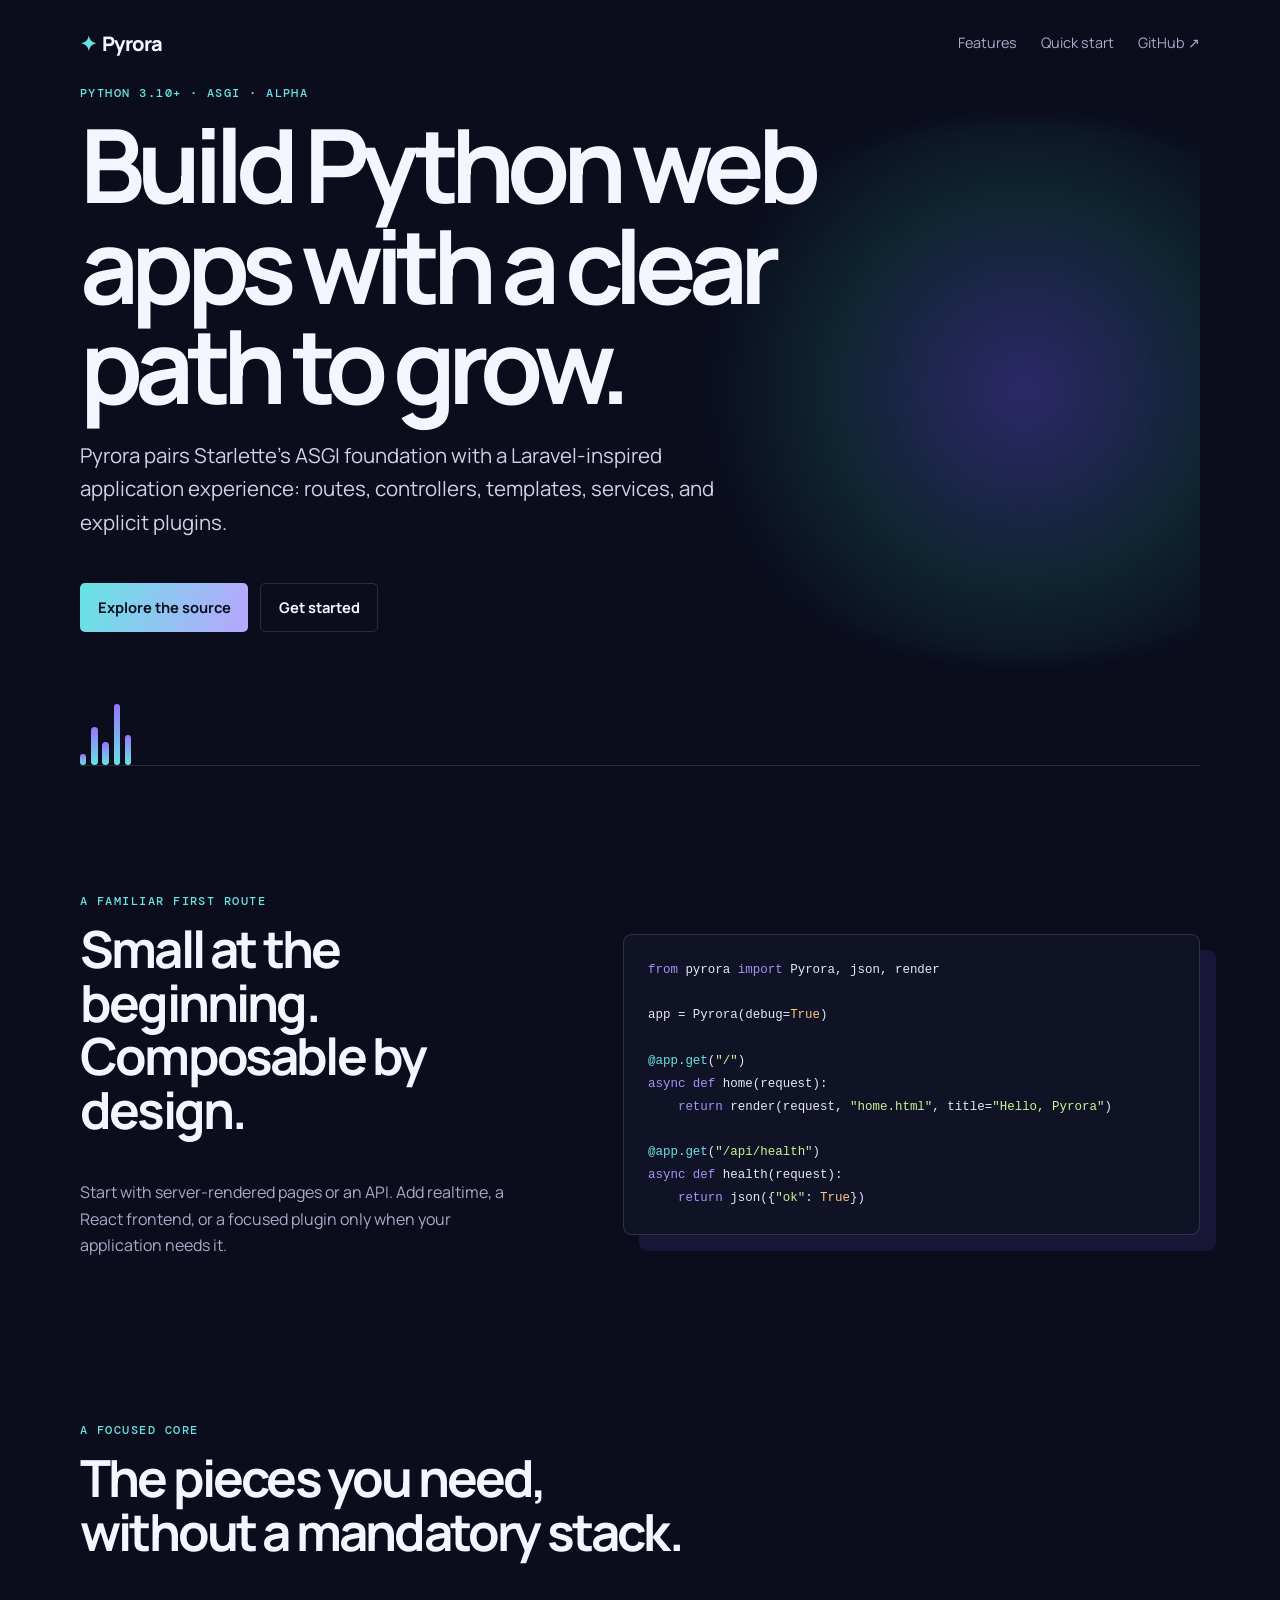
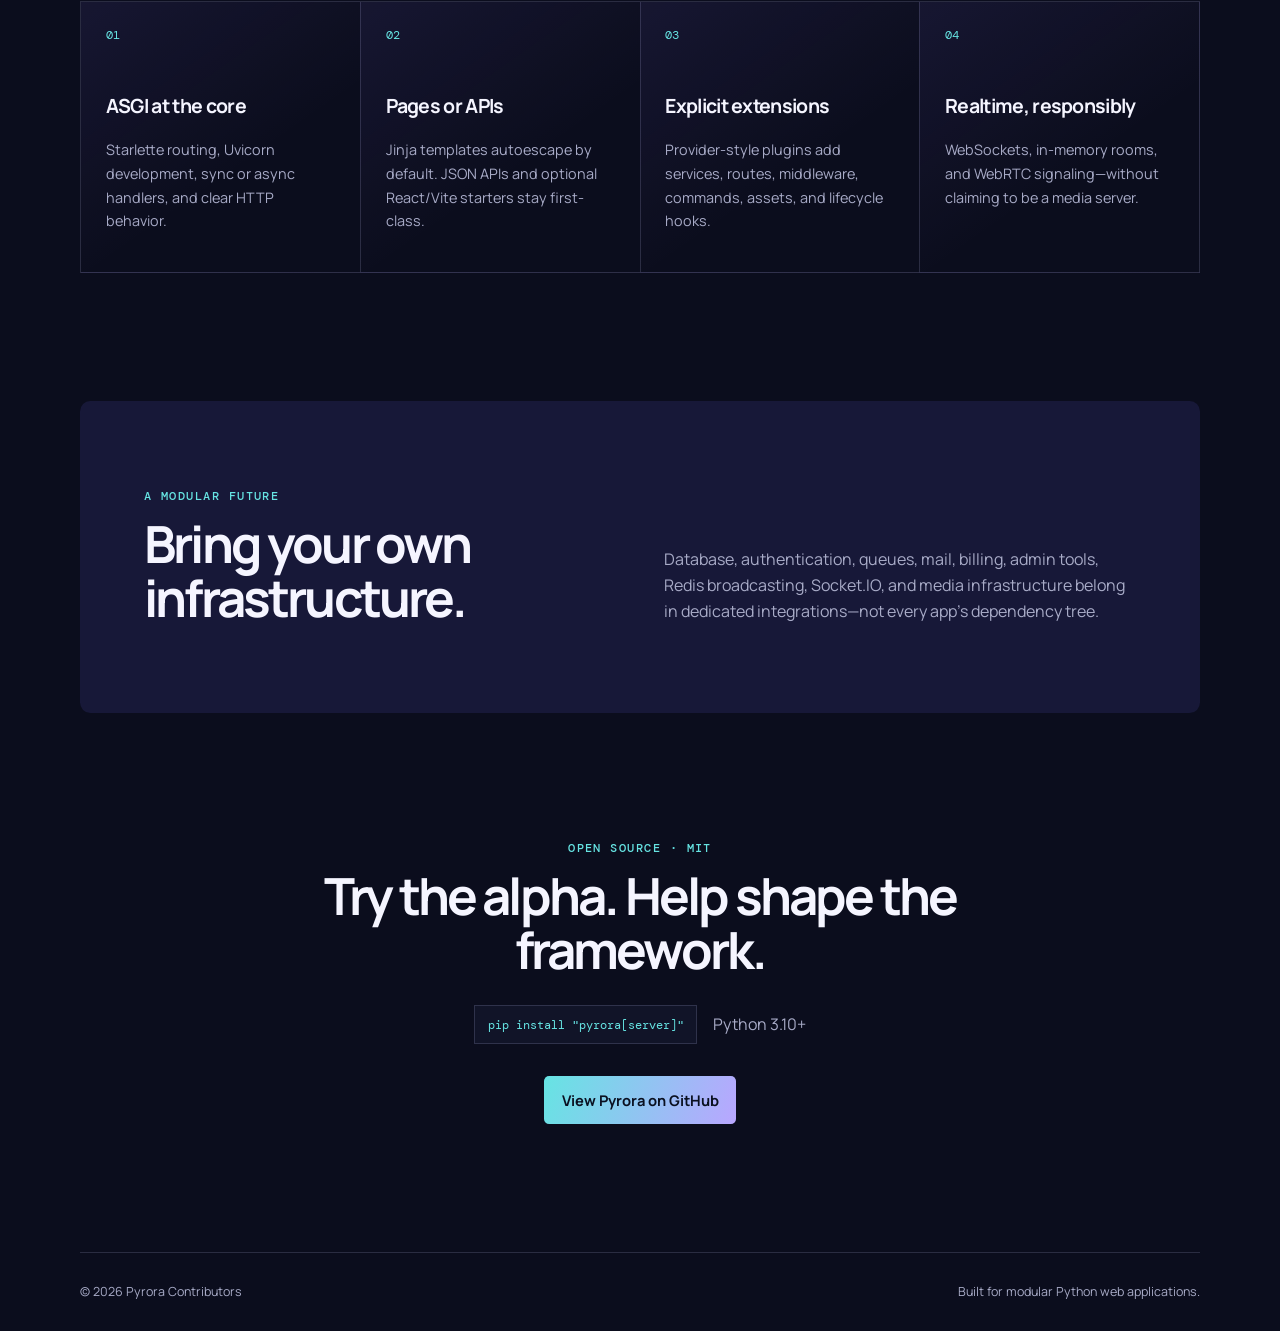
==== site/index.html @ 38fea19f "Add Cloudflare Pages homepage" ====
<!doctype html>
<html lang="en">
  <head>
    <meta charset="UTF-8" />
    <meta name="viewport" content="width=device-width, initial-scale=1.0" />
    <meta
      name="description"
      content="Pyrora is a modular, Laravel-inspired Python framework for ASGI web applications."
    />
    <title>Pyrora — A modular Python web framework</title>
    <link rel="stylesheet" href="styles.css" />
  </head>
  <body>
    <header class="site-header">
      <a class="brand" href="#top" aria-label="Pyrora home"><span>✦</span> Pyrora</a>
      <nav aria-label="Primary navigation">
        <a href="#features">Features</a>
        <a href="#quickstart">Quick start</a>
        <a href="https://github.com/phcodesage/pyrora">GitHub ↗</a>
      </nav>
    </header>

    <main id="top">
      <section class="hero" aria-labelledby="hero-title">
        <p class="eyebrow">Python 3.10+ · ASGI · Alpha</p>
        <h1 id="hero-title">Build Python web apps with a clear path to grow.</h1>
        <p class="lead">
          Pyrora pairs Starlette’s ASGI foundation with a Laravel-inspired application
          experience: routes, controllers, templates, services, and explicit plugins.
        </p>
        <div class="actions">
          <a class="button primary" href="https://github.com/phcodesage/pyrora">Explore the source</a>
          <a class="button secondary" href="#quickstart">Get started</a>
        </div>
        <div class="signal" aria-hidden="true"><i></i><i></i><i></i><i></i><i></i></div>
      </section>

      <section id="quickstart" class="quickstart" aria-labelledby="quickstart-title">
        <div>
          <p class="eyebrow">A familiar first route</p>
          <h2 id="quickstart-title">Small at the beginning. Composable by design.</h2>
          <p>
            Start with server-rendered pages or an API. Add realtime, a React frontend,
            or a focused plugin only when your application needs it.
          </p>
        </div>
        <pre aria-label="Pyrora application example"><code><span class="muted">from</span> pyrora <span class="muted">import</span> Pyrora, json, render

app = Pyrora(debug=<span class="value">True</span>)

<span class="decorator">@app.get</span>(<span class="string">"/"</span>)
<span class="muted">async def</span> home(request):
    <span class="muted">return</span> render(request, <span class="string">"home.html"</span>, title=<span class="string">"Hello, Pyrora"</span>)

<span class="decorator">@app.get</span>(<span class="string">"/api/health"</span>)
<span class="muted">async def</span> health(request):
    <span class="muted">return</span> json({<span class="string">"ok"</span>: <span class="value">True</span>})</code></pre>
      </section>

      <section id="features" class="features" aria-labelledby="features-title">
        <div class="section-heading">
          <p class="eyebrow">A focused core</p>
          <h2 id="features-title">The pieces you need, without a mandatory stack.</h2>
        </div>
        <div class="feature-grid">
          <article>
            <span class="number">01</span>
            <h3>ASGI at the core</h3>
            <p>Starlette routing, Uvicorn development, sync or async handlers, and clear HTTP behavior.</p>
          </article>
          <article>
            <span class="number">02</span>
            <h3>Pages or APIs</h3>
            <p>Jinja templates autoescape by default. JSON APIs and optional React/Vite starters stay first-class.</p>
          </article>
          <article>
            <span class="number">03</span>
            <h3>Explicit extensions</h3>
            <p>Provider-style plugins add services, routes, middleware, commands, assets, and lifecycle hooks.</p>
          </article>
          <article>
            <span class="number">04</span>
            <h3>Realtime, responsibly</h3>
            <p>WebSockets, in-memory rooms, and WebRTC signaling—without claiming to be a media server.</p>
          </article>
        </div>
      </section>

      <section class="ecosystem" aria-labelledby="ecosystem-title">
        <div>
          <p class="eyebrow">A modular future</p>
          <h2 id="ecosystem-title">Bring your own infrastructure.</h2>
        </div>
        <p>
          Database, authentication, queues, mail, billing, admin tools, Redis broadcasting,
          Socket.IO, and media infrastructure belong in dedicated integrations—not every app’s
          dependency tree.
        </p>
      </section>

      <section class="install" aria-labelledby="install-title">
        <p class="eyebrow">Open source · MIT</p>
        <h2 id="install-title">Try the alpha. Help shape the framework.</h2>
        <div class="install-command"><code>pip install "pyrora[server]"</code><span>Python 3.10+</span></div>
        <a class="button primary" href="https://github.com/phcodesage/pyrora">View Pyrora on GitHub</a>
      </section>
    </main>

    <footer>
      <span>© 2026 Pyrora Contributors</span>
      <span>Built for modular Python web applications.</span>
    </footer>
  </body>
</html>
---- site/styles.css ----
@import url('https://fonts.googleapis.com/css2?family=DM+Mono:wght@400;500&family=Manrope:wght@400;500;600;700;800&display=swap');

:root {
  color-scheme: dark;
  --ink: #f5f5ff;
  --muted: #a8abc7;
  --deep: #0b0d1d;
  --panel: #12152b;
  --line: rgba(202, 205, 255, 0.16);
  --violet: #9576ff;
  --cyan: #66e4e3;
}

* { box-sizing: border-box; }
html { scroll-behavior: smooth; }
body {
  margin: 0;
  color: var(--ink);
  background: var(--deep);
  font: 400 1rem/1.65 Manrope, Arial, sans-serif;
}
a { color: inherit; text-decoration: none; }

.site-header, main, footer { width: min(1120px, calc(100% - 2.5rem)); margin: auto; }
.site-header {
  height: 5.4rem;
  display: flex;
  align-items: center;
  justify-content: space-between;
}
.brand { font-weight: 800; letter-spacing: -0.04em; font-size: 1.25rem; }
.brand span { color: var(--cyan); margin-right: 0.18rem; }
nav { display: flex; gap: 1.5rem; color: var(--muted); font-size: 0.9rem; }
nav a:hover { color: var(--ink); }

.hero {
  min-height: 39rem;
  display: flex;
  flex-direction: column;
  justify-content: center;
  position: relative;
  overflow: hidden;
  border-bottom: 1px solid var(--line);
}
.hero::before {
  content: "";
  position: absolute;
  width: 46rem;
  height: 34rem;
  border-radius: 50%;
  right: -12rem;
  top: 2rem;
  background: radial-gradient(circle, rgba(107, 91, 245, 0.35), rgba(58, 232, 218, 0.11) 42%, transparent 70%);
  filter: blur(8px);
}
.hero > * { position: relative; z-index: 1; }
.eyebrow { color: var(--cyan); font: 500 0.76rem/1.3 "DM Mono", monospace; letter-spacing: 0.12em; text-transform: uppercase; }
h1, h2, h3, p { margin-top: 0; }
h1 { max-width: 51rem; margin-bottom: 1.45rem; font-size: clamp(3.25rem, 8vw, 6.5rem); line-height: 0.98; letter-spacing: -0.075em; }
h2 { font-size: clamp(2rem, 4vw, 3.35rem); line-height: 1.05; letter-spacing: -0.055em; }
h3 { font-size: 1.22rem; line-height: 1.25; letter-spacing: -0.035em; }
.lead { max-width: 43rem; color: #d1d2e6; font-size: clamp(1.05rem, 2vw, 1.28rem); }
.actions { display: flex; gap: 0.75rem; margin-top: 1.4rem; }
.button { display: inline-flex; align-items: center; justify-content: center; min-height: 3rem; padding: 0.72rem 1.1rem; border-radius: 0.32rem; font-weight: 700; font-size: 0.92rem; }
.primary { color: #0a1020; background: linear-gradient(110deg, var(--cyan), #b9a6ff); }
.primary:hover { filter: brightness(1.08); }
.secondary { color: var(--ink); border: 1px solid var(--line); }
.secondary:hover { background: rgba(255,255,255,0.05); }
.signal { display: flex; align-items: end; gap: 0.3rem; margin-top: 4.5rem; height: 3.8rem; }
.signal i { width: 0.4rem; background: linear-gradient(var(--violet), var(--cyan)); border-radius: 10rem; }
.signal i:nth-child(1) { height: 18%; }.signal i:nth-child(2) { height: 62%; }.signal i:nth-child(3) { height: 38%; }.signal i:nth-child(4) { height: 100%; }.signal i:nth-child(5) { height: 50%; }

.quickstart { display: grid; grid-template-columns: 0.88fr 1.12fr; gap: clamp(2rem, 7vw, 7rem); padding: 8rem 0; align-items: center; }
.quickstart > div > p:not(.eyebrow), .ecosystem > p { color: var(--muted); }
pre { margin: 0; overflow: auto; padding: 1.5rem; border: 1px solid var(--line); border-radius: 0.55rem; background: #101326; color: #e5e6f8; font: 0.78rem/1.75 "DM Mono", monospace; box-shadow: 16px 16px 0 rgba(98, 79, 201, 0.14); }
.muted { color: #a492f6; }.decorator { color: var(--cyan); }.string { color: #c7f497; }.value { color: #ffc680; }

.features { padding: 1.3rem 0 8rem; }
.section-heading { max-width: 40rem; margin-bottom: 2.6rem; }
.feature-grid { display: grid; grid-template-columns: repeat(4, 1fr); border-top: 1px solid var(--line); border-left: 1px solid var(--line); }
.feature-grid article { min-height: 15.5rem; padding: 1.55rem; border-right: 1px solid var(--line); border-bottom: 1px solid var(--line); background: linear-gradient(145deg, rgba(141, 116, 255, 0.09), transparent 60%); }
.feature-grid p { color: var(--muted); font-size: 0.9rem; }
.number { display: block; margin-bottom: 3.2rem; color: var(--cyan); font: 0.75rem "DM Mono", monospace; }

.ecosystem { display: grid; grid-template-columns: 1fr 1fr; gap: 3rem; padding: 5.5rem clamp(1.25rem, 5vw, 5rem); border-radius: 0.65rem; background: #171838; }
.ecosystem h2 { margin: 0; }.ecosystem > p { margin: 0; align-self: end; }
.install { padding: 8rem 0; text-align: center; }
.install h2 { max-width: 45rem; margin: 0 auto 1.8rem; }
.install-command { display: flex; gap: 1rem; align-items: center; justify-content: center; margin: 0 auto 2rem; color: var(--muted); }
.install-command code { padding: 0.65rem 0.8rem; border: 1px solid var(--line); color: var(--cyan); background: #111428; font: 0.78rem "DM Mono", monospace; }
footer { display: flex; justify-content: space-between; gap: 1rem; padding: 1.8rem 0; color: var(--muted); border-top: 1px solid var(--line); font-size: 0.78rem; }

@media (max-width: 760px) {
  .site-header, main, footer { width: min(100% - 1.5rem, 1120px); }
  nav { gap: 0.8rem; font-size: 0.8rem; }
  .hero { min-height: 35rem; }.hero::before { right: -27rem; }
  .quickstart, .ecosystem { grid-template-columns: 1fr; padding: 5rem 0; }
  .feature-grid { grid-template-columns: 1fr 1fr; }.number { margin-bottom: 2rem; }
  .ecosystem { padding: 2rem; }.install { padding: 5rem 0; }
  footer { flex-direction: column; }
}
@media (max-width: 450px) {
  .site-header { height: 4.5rem; }.site-header nav a:nth-child(1) { display: none; }
  .actions { flex-direction: column; align-items: stretch; }.feature-grid { grid-template-columns: 1fr; }
  .install-command { flex-direction: column; }.install-command span { font-size: 0.85rem; }
}
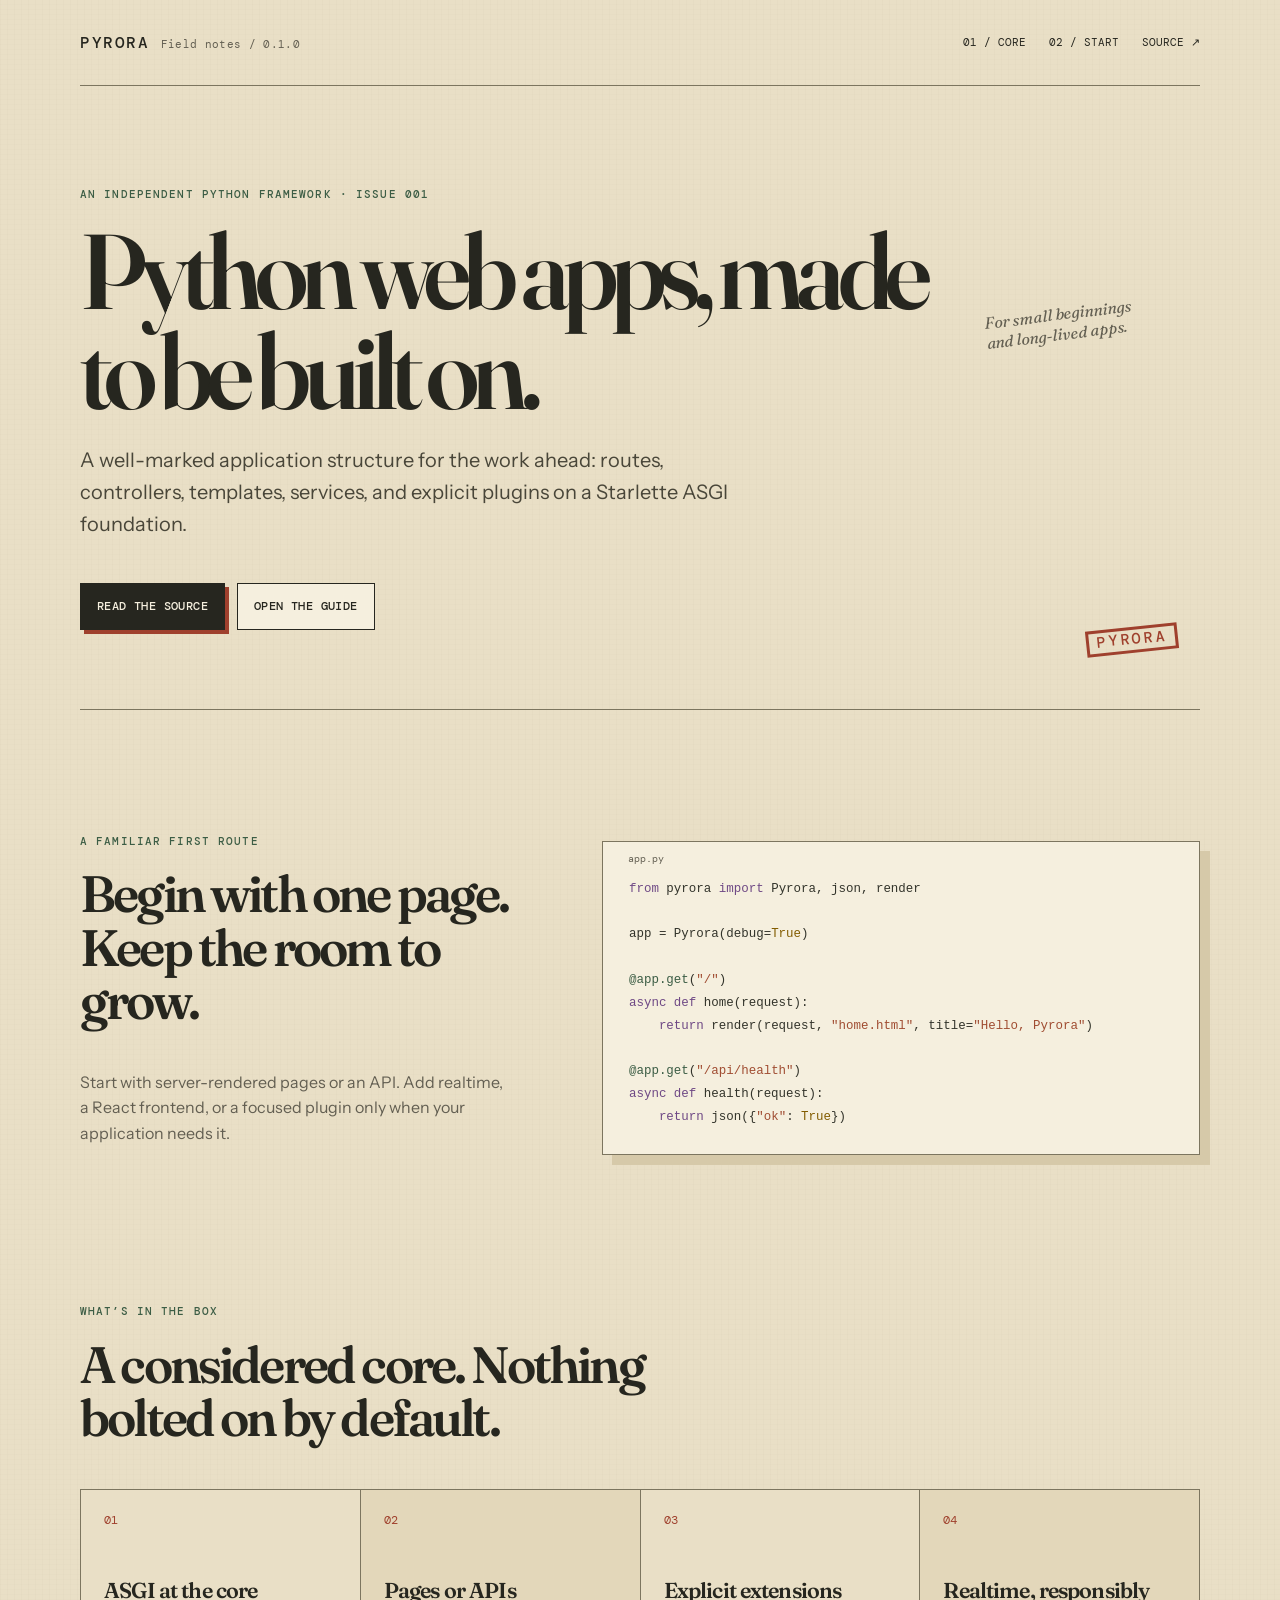
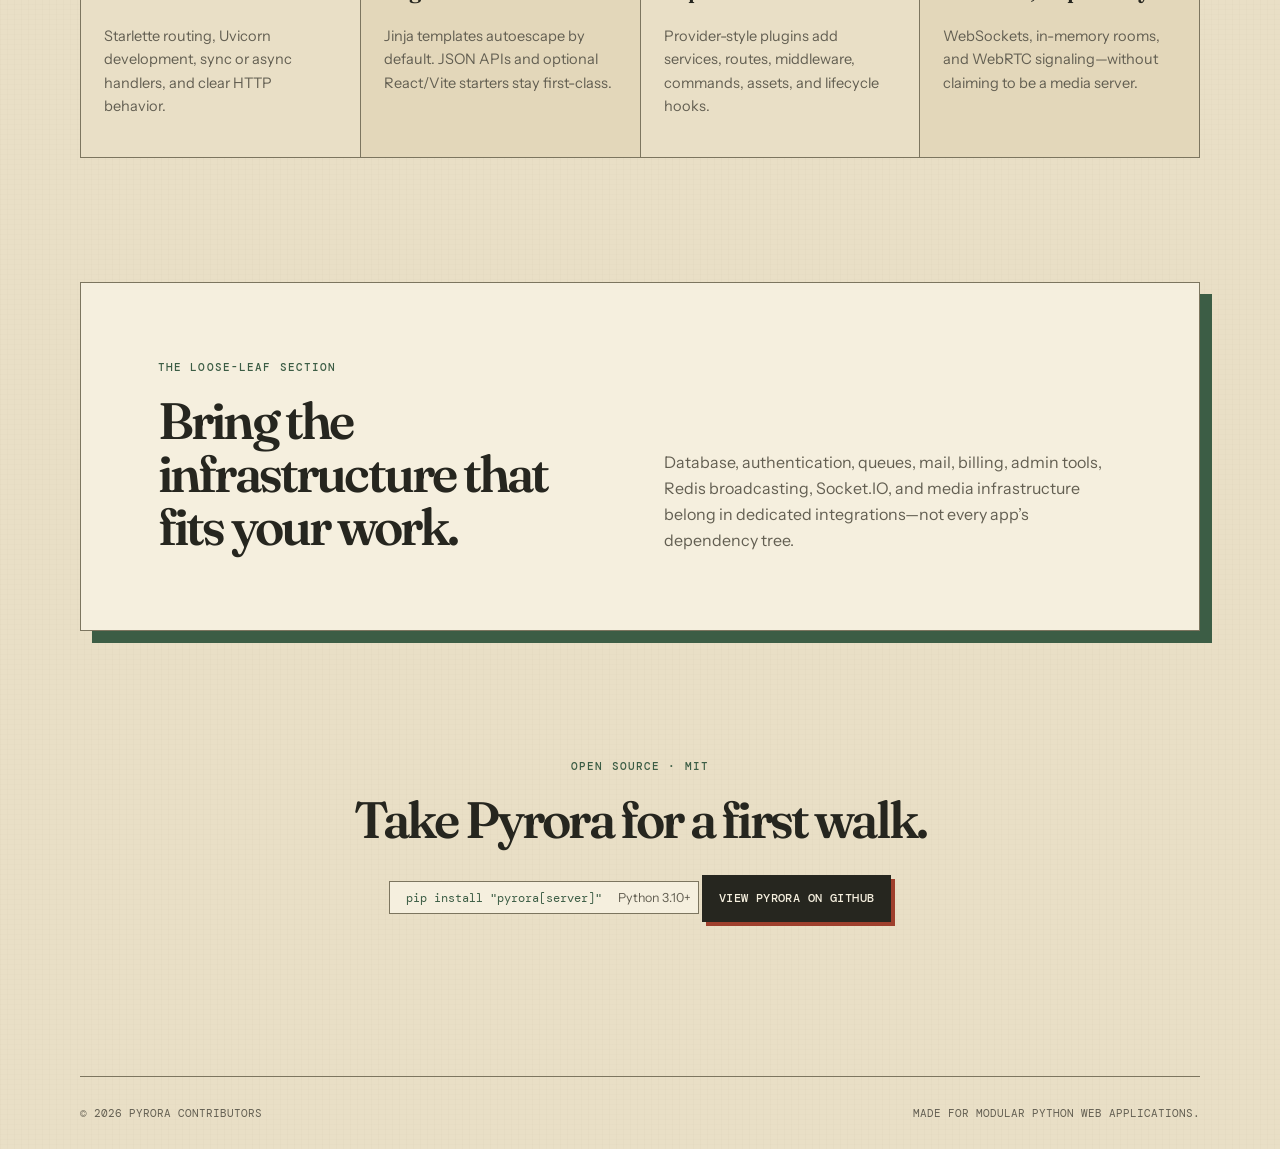
==== commit 0db6948e: "Restyle homepage with paper material design" ====
--- a/site/index.html
+++ b/site/index.html
@@ -12,33 +12,33 @@
   </head>
   <body>
     <header class="site-header">
-      <a class="brand" href="#top" aria-label="Pyrora home"><span>✦</span> Pyrora</a>
+      <a class="brand" href="#top" aria-label="Pyrora home"><span>PYRORA</span><small>Field notes / 0.1.0</small></a>
       <nav aria-label="Primary navigation">
-        <a href="#features">Features</a>
-        <a href="#quickstart">Quick start</a>
-        <a href="https://github.com/phcodesage/pyrora">GitHub ↗</a>
+        <a href="#features">01 / Core</a>
+        <a href="#quickstart">02 / Start</a>
+        <a href="https://github.com/phcodesage/pyrora">Source ↗</a>
       </nav>
     </header>
 
     <main id="top">
       <section class="hero" aria-labelledby="hero-title">
-        <p class="eyebrow">Python 3.10+ · ASGI · Alpha</p>
-        <h1 id="hero-title">Build Python web apps with a clear path to grow.</h1>
+        <p class="eyebrow">An independent Python framework · Issue 001</p>
+        <h1 id="hero-title">Python web apps, made to be built on.</h1>
         <p class="lead">
-          Pyrora pairs Starlette’s ASGI foundation with a Laravel-inspired application
-          experience: routes, controllers, templates, services, and explicit plugins.
+          A well-marked application structure for the work ahead: routes, controllers,
+          templates, services, and explicit plugins on a Starlette ASGI foundation.
         </p>
         <div class="actions">
-          <a class="button primary" href="https://github.com/phcodesage/pyrora">Explore the source</a>
-          <a class="button secondary" href="#quickstart">Get started</a>
+          <a class="button primary" href="https://github.com/phcodesage/pyrora">Read the source</a>
+          <a class="button secondary" href="#quickstart">Open the guide</a>
         </div>
-        <div class="signal" aria-hidden="true"><i></i><i></i><i></i><i></i><i></i></div>
+        <p class="margin-note">For small beginnings<br />and long-lived apps.</p>
       </section>
 
       <section id="quickstart" class="quickstart" aria-labelledby="quickstart-title">
         <div>
           <p class="eyebrow">A familiar first route</p>
-          <h2 id="quickstart-title">Small at the beginning. Composable by design.</h2>
+          <h2 id="quickstart-title">Begin with one page. Keep the room to grow.</h2>
           <p>
             Start with server-rendered pages or an API. Add realtime, a React frontend,
             or a focused plugin only when your application needs it.
@@ -59,8 +59,8 @@
 
       <section id="features" class="features" aria-labelledby="features-title">
         <div class="section-heading">
-          <p class="eyebrow">A focused core</p>
-          <h2 id="features-title">The pieces you need, without a mandatory stack.</h2>
+          <p class="eyebrow">What’s in the box</p>
+          <h2 id="features-title">A considered core. Nothing bolted on by default.</h2>
         </div>
         <div class="feature-grid">
           <article>
@@ -88,8 +88,8 @@
 
       <section class="ecosystem" aria-labelledby="ecosystem-title">
         <div>
-          <p class="eyebrow">A modular future</p>
-          <h2 id="ecosystem-title">Bring your own infrastructure.</h2>
+          <p class="eyebrow">The loose-leaf section</p>
+          <h2 id="ecosystem-title">Bring the infrastructure that fits your work.</h2>
         </div>
         <p>
           Database, authentication, queues, mail, billing, admin tools, Redis broadcasting,
@@ -100,7 +100,7 @@
 
       <section class="install" aria-labelledby="install-title">
         <p class="eyebrow">Open source · MIT</p>
-        <h2 id="install-title">Try the alpha. Help shape the framework.</h2>
+        <h2 id="install-title">Take Pyrora for a first walk.</h2>
         <div class="install-command"><code>pip install "pyrora[server]"</code><span>Python 3.10+</span></div>
         <a class="button primary" href="https://github.com/phcodesage/pyrora">View Pyrora on GitHub</a>
       </section>
@@ -108,7 +108,7 @@
 
     <footer>
       <span>© 2026 Pyrora Contributors</span>
-      <span>Built for modular Python web applications.</span>
+      <span>Made for modular Python web applications.</span>
     </footer>
   </body>
 </html>
--- a/site/styles.css
+++ b/site/styles.css
@@ -1,37 +1,44 @@
-@import url('https://fonts.googleapis.com/css2?family=DM+Mono:wght@400;500&family=Manrope:wght@400;500;600;700;800&display=swap');
+@import url('https://fonts.googleapis.com/css2?family=DM+Mono:wght@400;500&family=Fraunces:opsz,wght@9..144,500;9..144,600;9..144,700&family=Instrument+Sans:wght@400;500;600;700&display=swap');
 
 :root {
-  color-scheme: dark;
-  --ink: #f5f5ff;
-  --muted: #a8abc7;
-  --deep: #0b0d1d;
-  --panel: #12152b;
-  --line: rgba(202, 205, 255, 0.16);
-  --violet: #9576ff;
-  --cyan: #66e4e3;
+  --paper: #e9dfc6;
+  --paper-light: #f5efde;
+  --paper-dark: #d6c9a9;
+  --ink: #26261f;
+  --faded-ink: #635f52;
+  --rule: #7c755f;
+  --rust: #9f402d;
+  --moss: #3c5d45;
 }
 
 * { box-sizing: border-box; }
 html { scroll-behavior: smooth; }
 body {
+  min-width: 320px;
   margin: 0;
   color: var(--ink);
-  background: var(--deep);
-  font: 400 1rem/1.65 Manrope, Arial, sans-serif;
+  background-color: var(--paper);
+  background-image:
+    repeating-linear-gradient(0deg, transparent 0 4px, rgba(61, 51, 32, 0.025) 5px),
+    repeating-linear-gradient(90deg, rgba(83, 68, 42, 0.018) 0 1px, transparent 1px 7px);
+  font: 400 1rem/1.62 "Instrument Sans", Arial, sans-serif;
 }
 a { color: inherit; text-decoration: none; }
 
 .site-header, main, footer { width: min(1120px, calc(100% - 2.5rem)); margin: auto; }
 .site-header {
-  height: 5.4rem;
+  min-height: 5.4rem;
   display: flex;
   align-items: center;
   justify-content: space-between;
+  border-bottom: 1px solid var(--rule);
 }
-.brand { font-weight: 800; letter-spacing: -0.04em; font-size: 1.25rem; }
-.brand span { color: var(--cyan); margin-right: 0.18rem; }
-nav { display: flex; gap: 1.5rem; color: var(--muted); font-size: 0.9rem; }
-nav a:hover { color: var(--ink); }
+.brand { display: flex; align-items: baseline; gap: 0.7rem; font-family: "DM Mono", monospace; }
+.brand span { font-weight: 500; letter-spacing: 0.1em; }
+.brand small { color: var(--faded-ink); font-size: 0.67rem; letter-spacing: 0.03em; }
+nav { display: flex; gap: 1.45rem; font: 0.68rem/1 "DM Mono", monospace; text-transform: uppercase; }
+nav a { border-bottom: 1px solid transparent; padding: 0.3rem 0; }
+nav a:hover { border-color: var(--ink); }
 
 .hero {
   min-height: 39rem;
@@ -39,68 +46,67 @@
   flex-direction: column;
   justify-content: center;
   position: relative;
-  overflow: hidden;
-  border-bottom: 1px solid var(--line);
+  padding: 5.6rem 0 4.3rem;
+  border-bottom: 1px solid var(--rule);
 }
-.hero::before {
-  content: "";
+.hero::after {
+  content: "PYRORA";
   position: absolute;
-  width: 46rem;
-  height: 34rem;
-  border-radius: 50%;
-  right: -12rem;
-  top: 2rem;
-  background: radial-gradient(circle, rgba(107, 91, 245, 0.35), rgba(58, 232, 218, 0.11) 42%, transparent 70%);
-  filter: blur(8px);
+  right: 2%;
+  bottom: 9%;
+  color: var(--rust);
+  border: 3px solid var(--rust);
+  padding: 0.15rem 0.48rem;
+  font: 500 0.95rem/1 "DM Mono", monospace;
+  letter-spacing: 0.18em;
+  transform: rotate(-6deg);
 }
-.hero > * { position: relative; z-index: 1; }
-.eyebrow { color: var(--cyan); font: 500 0.76rem/1.3 "DM Mono", monospace; letter-spacing: 0.12em; text-transform: uppercase; }
+.eyebrow { margin-bottom: 1.2rem; color: var(--moss); font: 500 0.7rem/1.3 "DM Mono", monospace; letter-spacing: 0.1em; text-transform: uppercase; }
 h1, h2, h3, p { margin-top: 0; }
-h1 { max-width: 51rem; margin-bottom: 1.45rem; font-size: clamp(3.25rem, 8vw, 6.5rem); line-height: 0.98; letter-spacing: -0.075em; }
-h2 { font-size: clamp(2rem, 4vw, 3.35rem); line-height: 1.05; letter-spacing: -0.055em; }
-h3 { font-size: 1.22rem; line-height: 1.25; letter-spacing: -0.035em; }
-.lead { max-width: 43rem; color: #d1d2e6; font-size: clamp(1.05rem, 2vw, 1.28rem); }
+h1, h2, h3 { font-family: Fraunces, Georgia, serif; }
+h1 { max-width: 54rem; margin-bottom: 1.45rem; font-size: clamp(3.2rem, 8.3vw, 7rem); font-weight: 600; line-height: 0.94; letter-spacing: -0.066em; }
+h2 { font-size: clamp(2rem, 4vw, 3.35rem); font-weight: 600; line-height: 1.04; letter-spacing: -0.055em; }
+h3 { font-size: 1.35rem; font-weight: 600; line-height: 1.16; letter-spacing: -0.04em; }
+.lead { max-width: 43rem; color: #494639; font-size: clamp(1.03rem, 2vw, 1.25rem); }
 .actions { display: flex; gap: 0.75rem; margin-top: 1.4rem; }
-.button { display: inline-flex; align-items: center; justify-content: center; min-height: 3rem; padding: 0.72rem 1.1rem; border-radius: 0.32rem; font-weight: 700; font-size: 0.92rem; }
-.primary { color: #0a1020; background: linear-gradient(110deg, var(--cyan), #b9a6ff); }
-.primary:hover { filter: brightness(1.08); }
-.secondary { color: var(--ink); border: 1px solid var(--line); }
-.secondary:hover { background: rgba(255,255,255,0.05); }
-.signal { display: flex; align-items: end; gap: 0.3rem; margin-top: 4.5rem; height: 3.8rem; }
-.signal i { width: 0.4rem; background: linear-gradient(var(--violet), var(--cyan)); border-radius: 10rem; }
-.signal i:nth-child(1) { height: 18%; }.signal i:nth-child(2) { height: 62%; }.signal i:nth-child(3) { height: 38%; }.signal i:nth-child(4) { height: 100%; }.signal i:nth-child(5) { height: 50%; }
+.button { display: inline-flex; align-items: center; justify-content: center; min-height: 2.9rem; padding: 0.68rem 1rem; border: 1px solid var(--ink); font: 500 0.72rem/1 "DM Mono", monospace; letter-spacing: 0.035em; text-transform: uppercase; }
+.primary { color: var(--paper-light); background: var(--ink); box-shadow: 4px 4px 0 var(--rust); }
+.primary:hover { transform: translate(2px, 2px); box-shadow: 2px 2px 0 var(--rust); }
+.secondary { background: var(--paper-light); }.secondary:hover { background: #dbb44a; }
+.margin-note { position: absolute; right: 6%; top: 35%; color: var(--faded-ink); font: italic 1rem/1.25 Fraunces, Georgia, serif; transform: rotate(-7deg); }
 
-.quickstart { display: grid; grid-template-columns: 0.88fr 1.12fr; gap: clamp(2rem, 7vw, 7rem); padding: 8rem 0; align-items: center; }
-.quickstart > div > p:not(.eyebrow), .ecosystem > p { color: var(--muted); }
-pre { margin: 0; overflow: auto; padding: 1.5rem; border: 1px solid var(--line); border-radius: 0.55rem; background: #101326; color: #e5e6f8; font: 0.78rem/1.75 "DM Mono", monospace; box-shadow: 16px 16px 0 rgba(98, 79, 201, 0.14); }
-.muted { color: #a492f6; }.decorator { color: var(--cyan); }.string { color: #c7f497; }.value { color: #ffc680; }
+.quickstart { display: grid; grid-template-columns: 0.84fr 1.16fr; gap: clamp(2rem, 7vw, 7rem); padding: 7.7rem 0; align-items: center; }
+.quickstart > div > p:not(.eyebrow), .ecosystem > p { color: var(--faded-ink); }
+pre { position: relative; margin: 0; overflow: auto; padding: 2.2rem 1.6rem 1.6rem; border: 1px solid var(--rule); border-radius: 0; background: var(--paper-light); color: #33342b; box-shadow: 10px 10px 0 var(--paper-dark); font: 0.78rem/1.75 "DM Mono", monospace; }
+pre::before { content: "app.py"; position: absolute; top: 0.6rem; left: 1.55rem; color: var(--faded-ink); font: 0.62rem "DM Mono", monospace; }
+.muted { color: #6f4985; }.decorator { color: var(--moss); }.string { color: #a04d32; }.value { color: #825c00; }
 
-.features { padding: 1.3rem 0 8rem; }
-.section-heading { max-width: 40rem; margin-bottom: 2.6rem; }
-.feature-grid { display: grid; grid-template-columns: repeat(4, 1fr); border-top: 1px solid var(--line); border-left: 1px solid var(--line); }
-.feature-grid article { min-height: 15.5rem; padding: 1.55rem; border-right: 1px solid var(--line); border-bottom: 1px solid var(--line); background: linear-gradient(145deg, rgba(141, 116, 255, 0.09), transparent 60%); }
-.feature-grid p { color: var(--muted); font-size: 0.9rem; }
-.number { display: block; margin-bottom: 3.2rem; color: var(--cyan); font: 0.75rem "DM Mono", monospace; }
+.features { padding: 1.1rem 0 7.8rem; }
+.section-heading { max-width: 42rem; margin-bottom: 2.8rem; }
+.feature-grid { display: grid; grid-template-columns: repeat(4, 1fr); border-top: 1px solid var(--rule); border-left: 1px solid var(--rule); }
+.feature-grid article { min-height: 16rem; padding: 1.45rem; border-right: 1px solid var(--rule); border-bottom: 1px solid var(--rule); background-color: var(--paper); }
+.feature-grid article:nth-child(2n) { background-color: #e3d7ba; }
+.feature-grid p { color: var(--faded-ink); font-size: 0.91rem; }
+.number { display: block; margin-bottom: 3.1rem; color: var(--rust); font: 0.72rem "DM Mono", monospace; }
 
-.ecosystem { display: grid; grid-template-columns: 1fr 1fr; gap: 3rem; padding: 5.5rem clamp(1.25rem, 5vw, 5rem); border-radius: 0.65rem; background: #171838; }
-.ecosystem h2 { margin: 0; }.ecosystem > p { margin: 0; align-self: end; }
-.install { padding: 8rem 0; text-align: center; }
-.install h2 { max-width: 45rem; margin: 0 auto 1.8rem; }
-.install-command { display: flex; gap: 1rem; align-items: center; justify-content: center; margin: 0 auto 2rem; color: var(--muted); }
-.install-command code { padding: 0.65rem 0.8rem; border: 1px solid var(--line); color: var(--cyan); background: #111428; font: 0.78rem "DM Mono", monospace; }
-footer { display: flex; justify-content: space-between; gap: 1rem; padding: 1.8rem 0; color: var(--muted); border-top: 1px solid var(--line); font-size: 0.78rem; }
+.ecosystem { display: grid; grid-template-columns: 1fr 1fr; gap: 3rem; padding: clamp(2rem, 6vw, 5rem); border: 1px solid var(--rule); background: var(--paper-light); box-shadow: 12px 12px 0 var(--moss); }
+.ecosystem h2, .ecosystem > p { margin-bottom: 0; }.ecosystem > p { align-self: end; }
+.install { max-width: 53rem; margin: auto; padding: 8rem 0; text-align: center; }
+.install h2 { margin: 0 auto 1.8rem; }
+.install-command { display: inline-flex; align-items: center; gap: 1rem; margin: 0 auto 2.1rem; padding: 0.35rem 0.45rem 0.35rem 1rem; border: 1px solid var(--rule); background: var(--paper-light); }
+.install-command code { color: var(--moss); font: 0.78rem "DM Mono", monospace; }.install-command span { color: var(--faded-ink); font-size: 0.78rem; }
+footer { display: flex; justify-content: space-between; gap: 1rem; padding: 1.8rem 0; border-top: 1px solid var(--rule); color: var(--faded-ink); font: 0.68rem "DM Mono", monospace; text-transform: uppercase; }
 
 @media (max-width: 760px) {
   .site-header, main, footer { width: min(100% - 1.5rem, 1120px); }
-  nav { gap: 0.8rem; font-size: 0.8rem; }
-  .hero { min-height: 35rem; }.hero::before { right: -27rem; }
-  .quickstart, .ecosystem { grid-template-columns: 1fr; padding: 5rem 0; }
-  .feature-grid { grid-template-columns: 1fr 1fr; }.number { margin-bottom: 2rem; }
-  .ecosystem { padding: 2rem; }.install { padding: 5rem 0; }
-  footer { flex-direction: column; }
+  nav { gap: 0.75rem; font-size: 0.61rem; }.brand small { display: none; }
+  .hero { min-height: 34rem; padding-top: 4rem; }.hero::after { right: 0; bottom: 10%; }.margin-note { display: none; }
+  .quickstart, .ecosystem { grid-template-columns: 1fr; padding: 5rem 0; }.ecosystem { padding: 2rem; }
+  .feature-grid { grid-template-columns: 1fr 1fr; }.number { margin-bottom: 2.2rem; }
+  .install { padding: 5rem 0; } footer { flex-direction: column; }
 }
 @media (max-width: 450px) {
-  .site-header { height: 4.5rem; }.site-header nav a:nth-child(1) { display: none; }
+  .site-header { min-height: 4.5rem; }.site-header nav a:first-child { display: none; }
   .actions { flex-direction: column; align-items: stretch; }.feature-grid { grid-template-columns: 1fr; }
-  .install-command { flex-direction: column; }.install-command span { font-size: 0.85rem; }
+  .install-command { flex-direction: column; gap: 0.35rem; padding: 0.7rem; }.install-command span { font-size: 0.75rem; }
 }
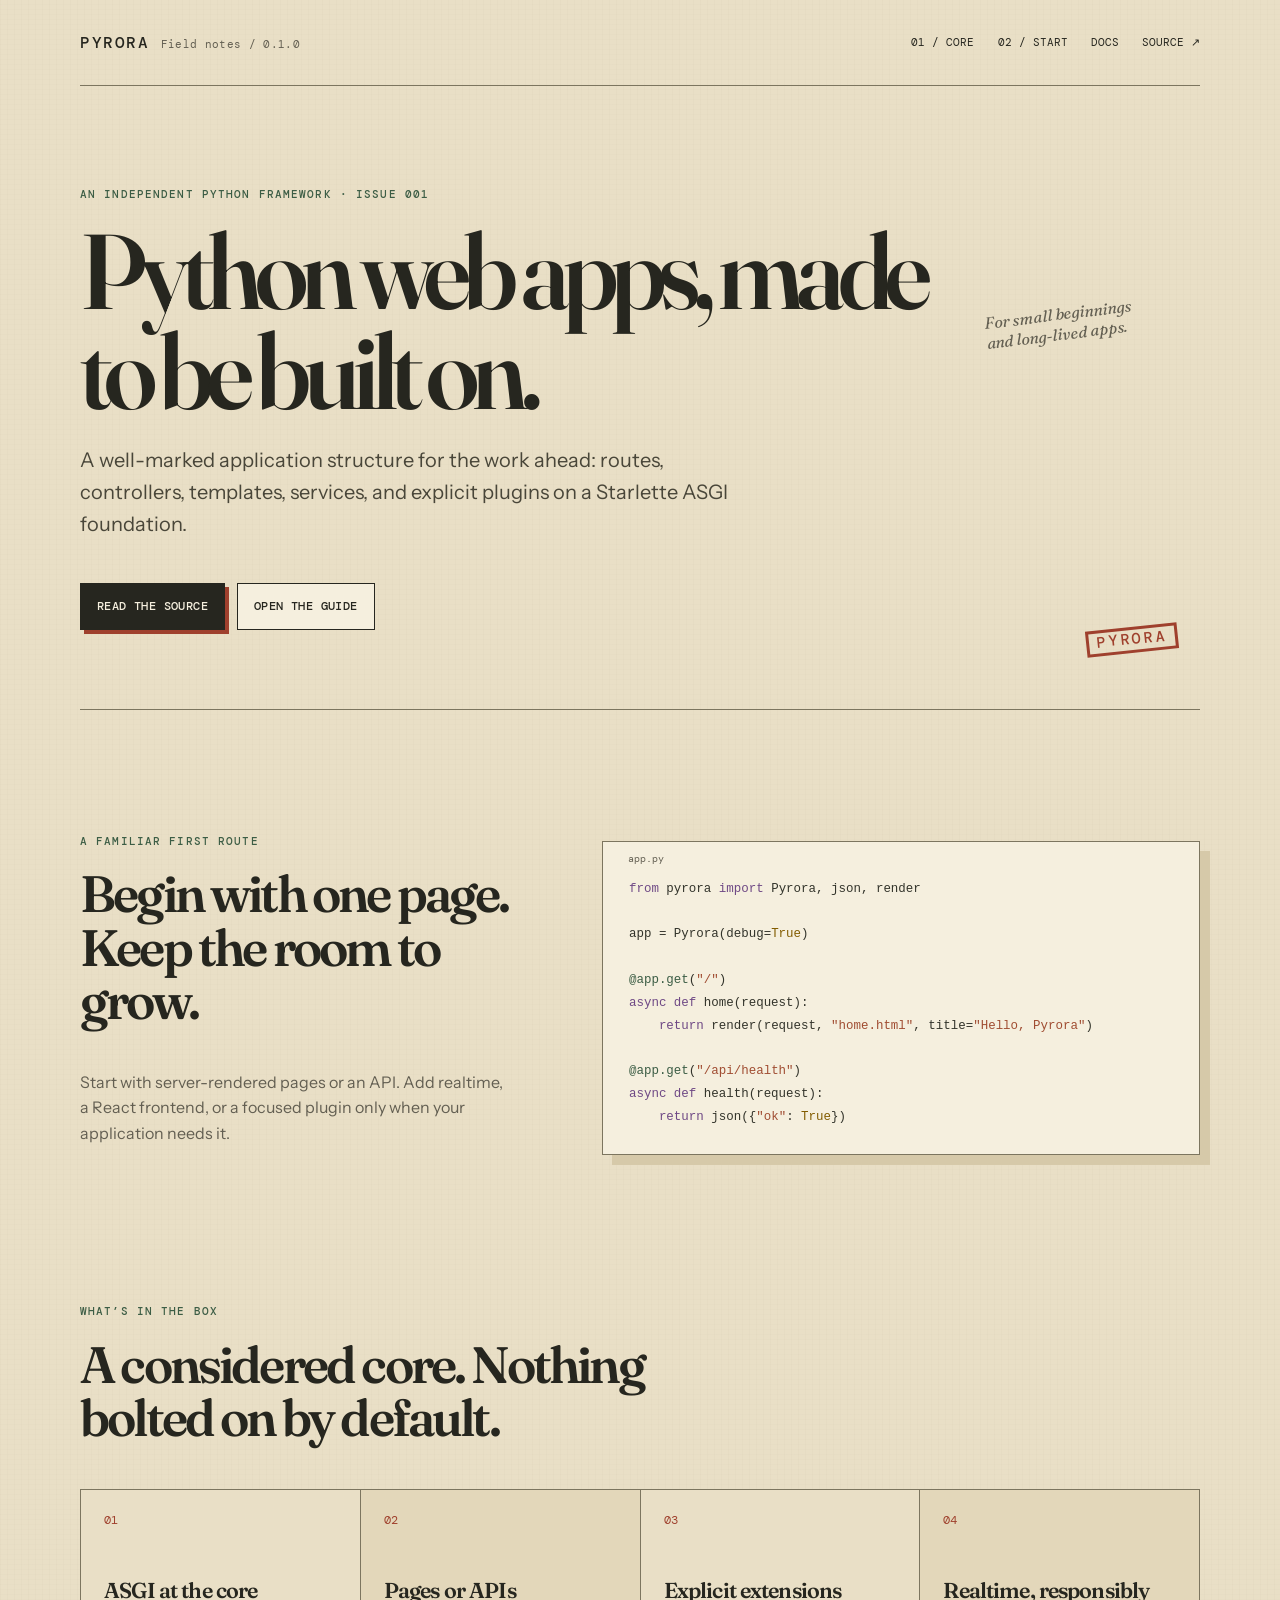
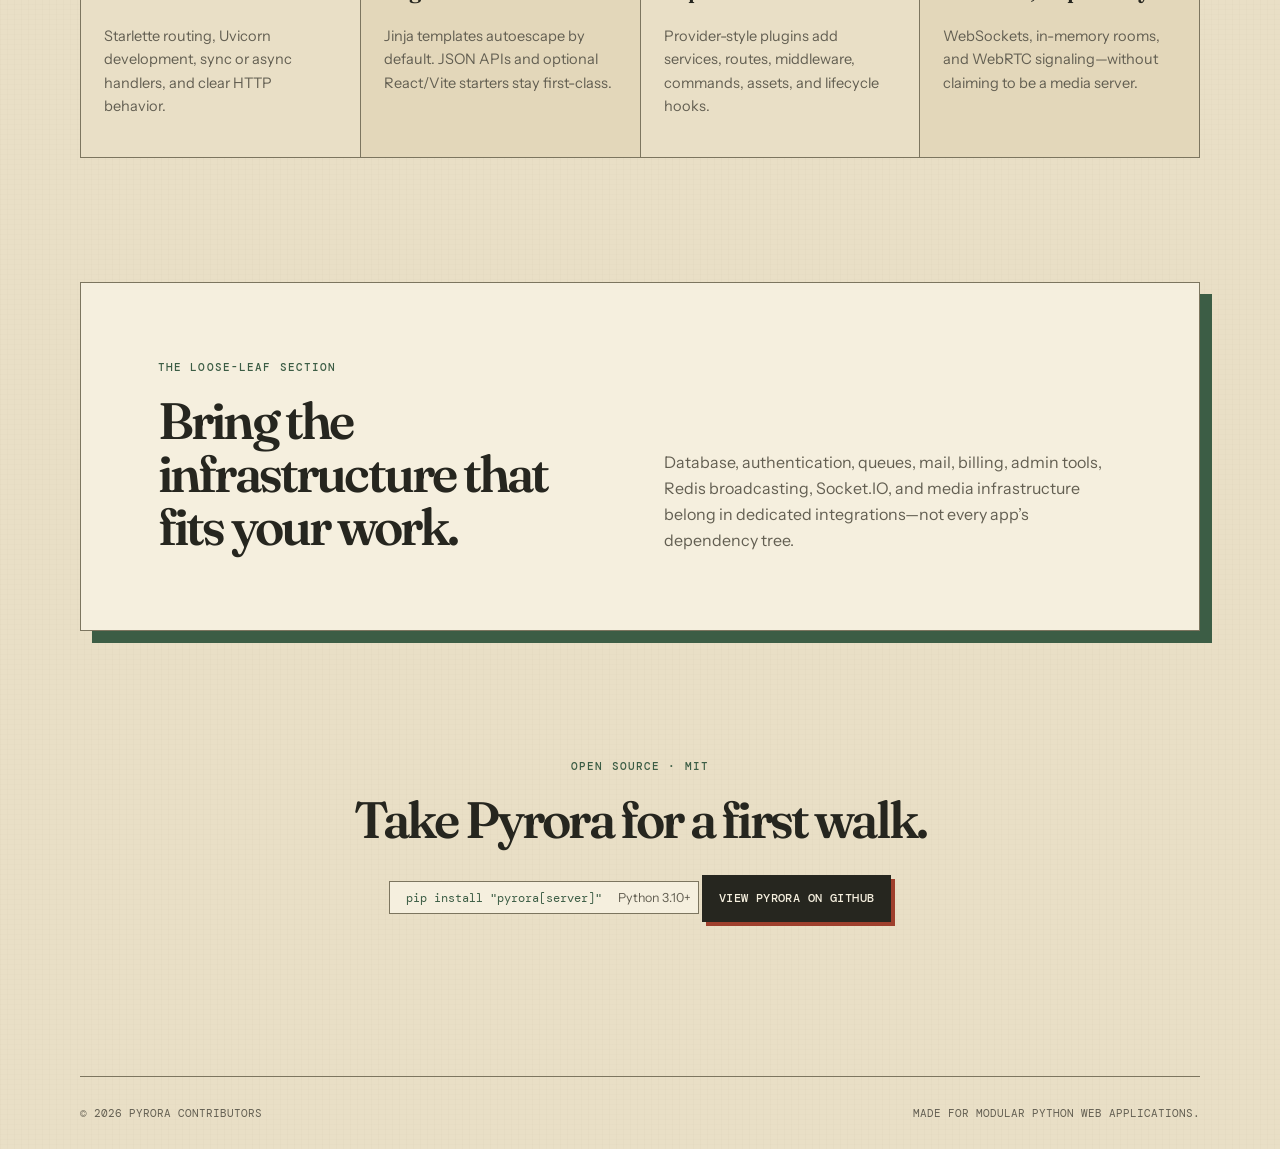
==== commit 9a148f55: "Add complete static documentation route" ====
--- a/site/index.html
+++ b/site/index.html
@@ -16,6 +16,7 @@
       <nav aria-label="Primary navigation">
         <a href="#features">01 / Core</a>
         <a href="#quickstart">02 / Start</a>
+        <a href="docs/">Docs</a>
         <a href="https://github.com/phcodesage/pyrora">Source ↗</a>
       </nav>
     </header>
--- a/site/styles.css
+++ b/site/styles.css
@@ -110,3 +110,32 @@
   .actions { flex-direction: column; align-items: stretch; }.feature-grid { grid-template-columns: 1fr; }
   .install-command { flex-direction: column; gap: 0.35rem; padding: 0.7rem; }.install-command span { font-size: 0.75rem; }
 }
+
+.docs-page { padding: 5rem 0 7rem; }
+.docs-intro { max-width: 52rem; padding-bottom: 4.5rem; border-bottom: 1px solid var(--rule); }
+.docs-intro h1 { font-size: clamp(3rem, 7vw, 5.7rem); }
+.docs-intro > p:not(.eyebrow) { max-width: 43rem; color: var(--faded-ink); font-size: 1.1rem; }
+.docs-note { margin-top: 1.6rem; padding-left: 1rem; border-left: 3px solid var(--rust); font-size: 0.94rem !important; }
+.docs-shell { display: grid; grid-template-columns: 13.5rem minmax(0, 1fr); gap: clamp(2rem, 7vw, 7rem); padding-top: 3.5rem; }
+.docs-nav { position: sticky; top: 1.5rem; align-self: start; display: grid; gap: 0.35rem; padding: 0.9rem 0; border-top: 1px solid var(--rule); border-bottom: 1px solid var(--rule); font-size: 0.82rem; }
+.docs-nav p { margin-bottom: 0.45rem; color: var(--rust); font: 0.66rem "DM Mono", monospace; letter-spacing: 0.1em; text-transform: uppercase; }
+.docs-nav a { color: var(--faded-ink); }.docs-nav a:hover { color: var(--ink); text-decoration: underline; text-underline-offset: 0.2rem; }
+.docs-content { max-width: 48rem; }
+.docs-content section { padding-bottom: 4.7rem; margin-bottom: 4.7rem; border-bottom: 1px solid var(--rule); scroll-margin-top: 2rem; }
+.docs-content section:last-child { border-bottom: 0; padding-bottom: 0; margin-bottom: 0; }
+.docs-content h2 { margin-bottom: 1.15rem; font-size: clamp(1.95rem, 3vw, 2.8rem); }
+.docs-content h3 { margin: 2.1rem 0 0.7rem; }
+.docs-content p { color: #494639; }
+.docs-content code { padding: 0.08rem 0.25rem; background: #ded0af; color: #3a382d; font: 0.82em "DM Mono", monospace; }
+.docs-content pre { margin: 1.35rem 0; white-space: pre-wrap; }
+.docs-content pre code { padding: 0; background: none; color: inherit; font: inherit; }
+.command-grid { display: grid; grid-template-columns: minmax(13rem, auto) 1fr; margin: 1.5rem 0 0; border-top: 1px solid var(--rule); border-left: 1px solid var(--rule); }
+.command-grid code, .command-grid span { min-height: 3.5rem; display: flex; align-items: center; padding: 0.7rem; border-right: 1px solid var(--rule); border-bottom: 1px solid var(--rule); background: var(--paper-light); }
+.command-grid span { color: var(--faded-ink); background: var(--paper); font-size: 0.87rem; }
+
+@media (max-width: 760px) {
+  .docs-page { padding: 3.8rem 0 5rem; }.docs-intro { padding-bottom: 3rem; }
+  .docs-shell { grid-template-columns: 1fr; padding-top: 2.4rem; }.docs-nav { position: static; grid-template-columns: repeat(2, minmax(0, 1fr)); gap: 0.55rem 1rem; }
+  .docs-nav p { grid-column: 1 / -1; }.docs-content section { padding-bottom: 3.6rem; margin-bottom: 3.6rem; }
+  .command-grid { grid-template-columns: 1fr; }.command-grid code { border-bottom: 0; }
+}
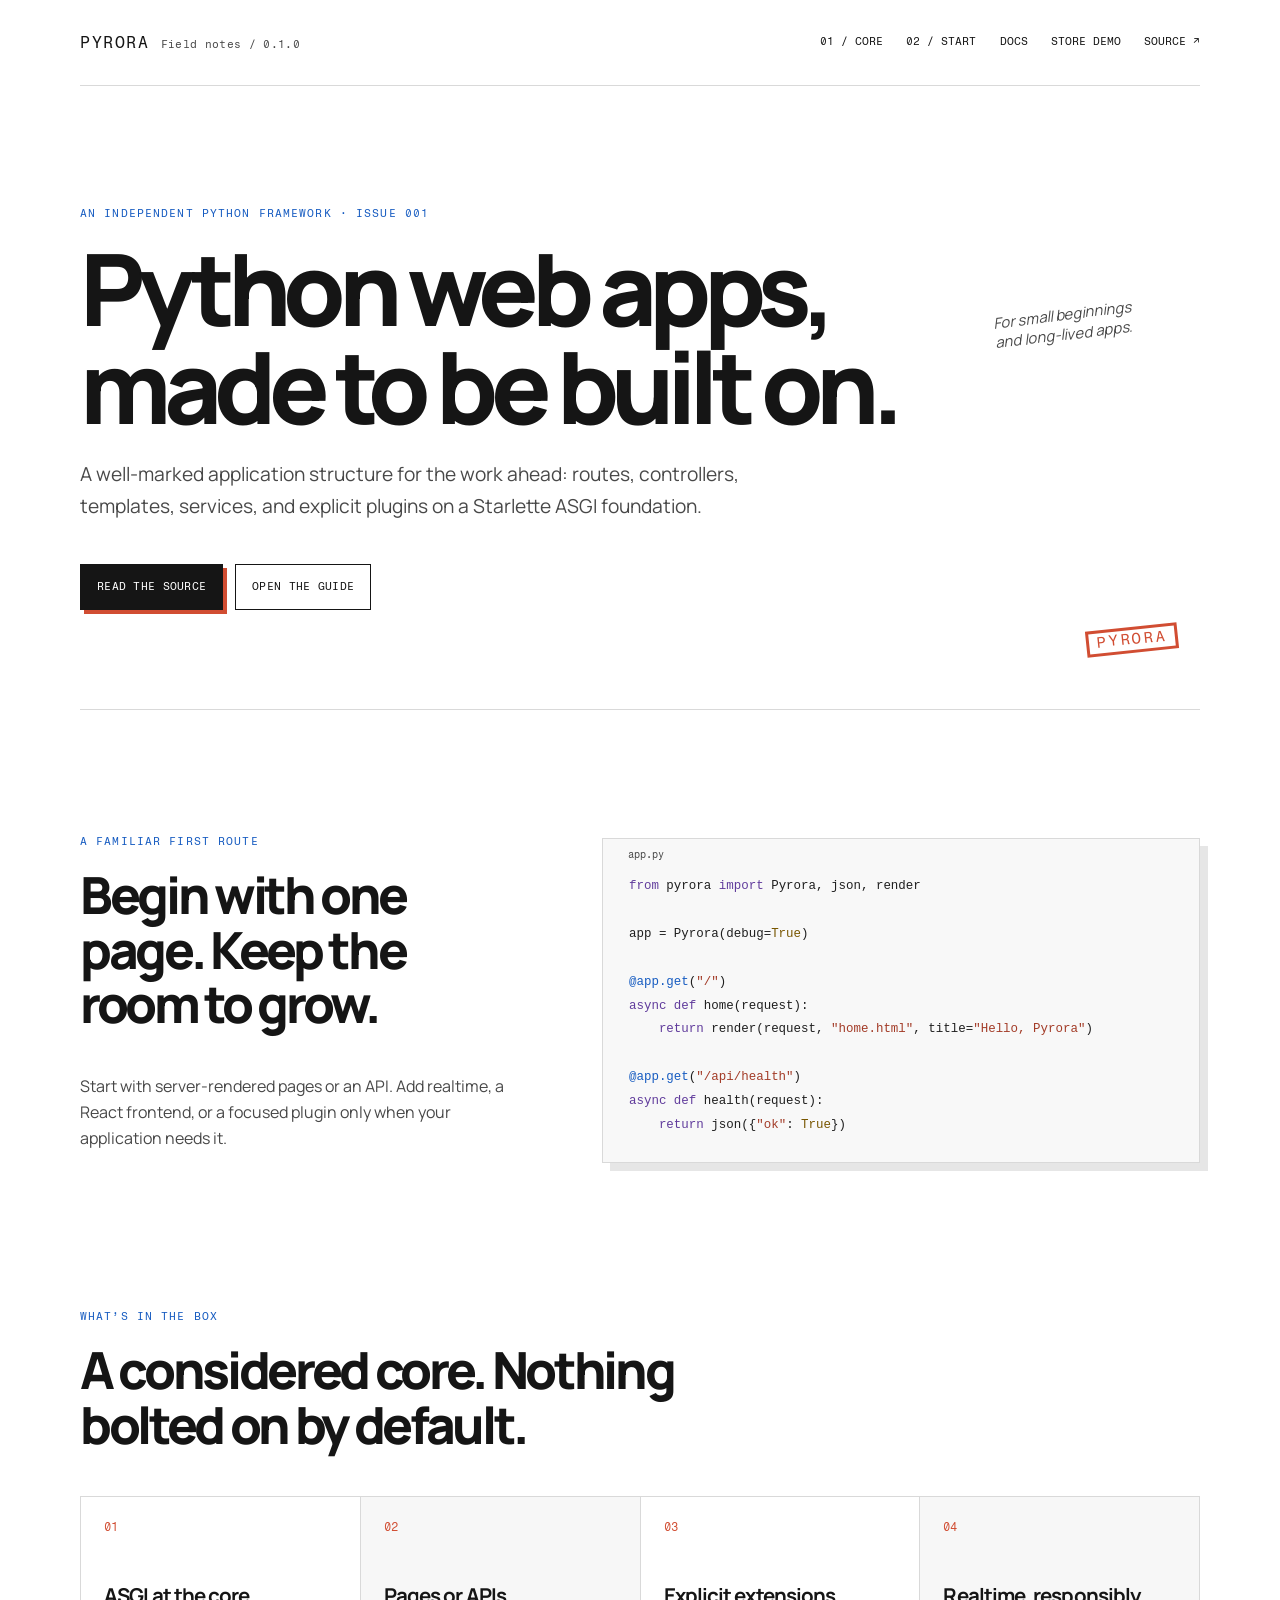
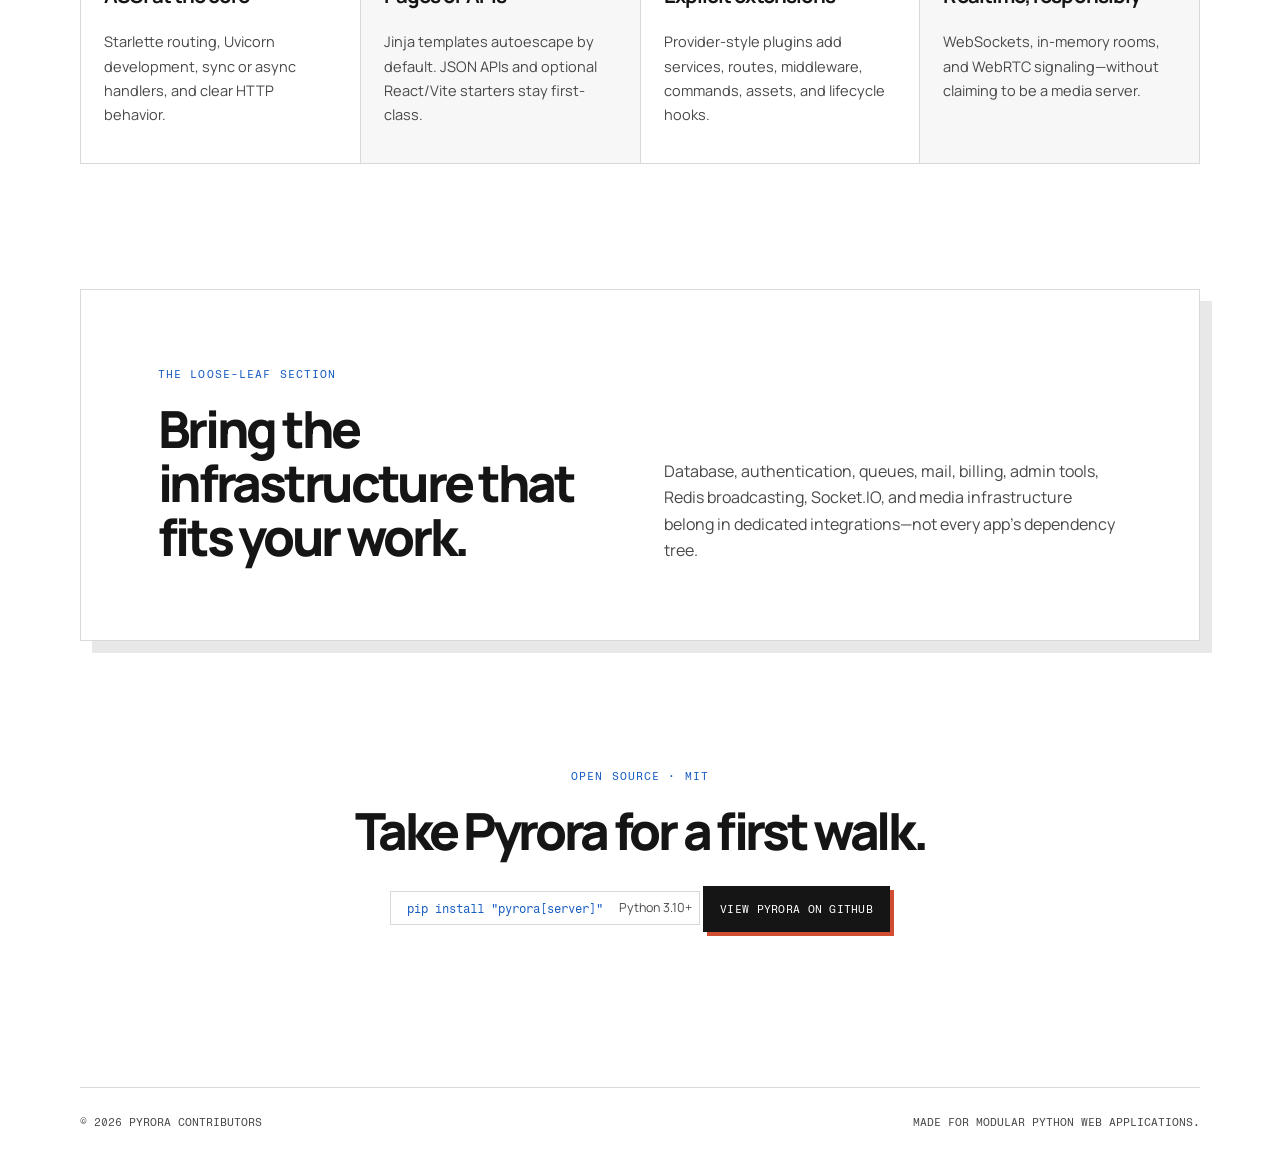
==== commit 05c6f870: "Add Pyrora storefront sample" ====
--- a/site/index.html
+++ b/site/index.html
@@ -17,6 +17,7 @@
         <a href="#features">01 / Core</a>
         <a href="#quickstart">02 / Start</a>
         <a href="docs/">Docs</a>
+        <a href="store/">Store demo</a>
         <a href="https://github.com/phcodesage/pyrora">Source ↗</a>
       </nav>
     </header>
--- a/site/styles.css
+++ b/site/styles.css
@@ -1,14 +1,14 @@
-@import url('https://fonts.googleapis.com/css2?family=DM+Mono:wght@400;500&family=Fraunces:opsz,wght@9..144,500;9..144,600;9..144,700&family=Instrument+Sans:wght@400;500;600;700&display=swap');
+@import url('https://fonts.googleapis.com/css2?family=Fragment+Mono:ital@0;1&family=Manrope:wght@400;500;600;700;800&display=swap');
 
 :root {
-  --paper: #e9dfc6;
-  --paper-light: #f5efde;
-  --paper-dark: #d6c9a9;
-  --ink: #26261f;
-  --faded-ink: #635f52;
-  --rule: #7c755f;
-  --rust: #9f402d;
-  --moss: #3c5d45;
+  --paper: #ffffff;
+  --paper-light: #ffffff;
+  --paper-dark: #e6e6e6;
+  --ink: #151515;
+  --faded-ink: #484848;
+  --rule: #d9d9d9;
+  --rust: #d14d32;
+  --moss: #175cc1;
 }
 
 * { box-sizing: border-box; }
@@ -17,11 +17,8 @@
   min-width: 320px;
   margin: 0;
   color: var(--ink);
-  background-color: var(--paper);
-  background-image:
-    repeating-linear-gradient(0deg, transparent 0 4px, rgba(61, 51, 32, 0.025) 5px),
-    repeating-linear-gradient(90deg, rgba(83, 68, 42, 0.018) 0 1px, transparent 1px 7px);
-  font: 400 1rem/1.62 "Instrument Sans", Arial, sans-serif;
+  background: var(--paper);
+  font: 400 1rem/1.65 Manrope, Arial, sans-serif;
 }
 a { color: inherit; text-decoration: none; }
 
@@ -33,10 +30,10 @@
   justify-content: space-between;
   border-bottom: 1px solid var(--rule);
 }
-.brand { display: flex; align-items: baseline; gap: 0.7rem; font-family: "DM Mono", monospace; }
+.brand { display: flex; align-items: baseline; gap: 0.7rem; font-family: "Fragment Mono", monospace; }
 .brand span { font-weight: 500; letter-spacing: 0.1em; }
 .brand small { color: var(--faded-ink); font-size: 0.67rem; letter-spacing: 0.03em; }
-nav { display: flex; gap: 1.45rem; font: 0.68rem/1 "DM Mono", monospace; text-transform: uppercase; }
+nav { display: flex; gap: 1.45rem; font: 0.68rem/1 "Fragment Mono", monospace; text-transform: uppercase; }
 nav a { border-bottom: 1px solid transparent; padding: 0.3rem 0; }
 nav a:hover { border-color: var(--ink); }
 
@@ -57,45 +54,45 @@
   color: var(--rust);
   border: 3px solid var(--rust);
   padding: 0.15rem 0.48rem;
-  font: 500 0.95rem/1 "DM Mono", monospace;
+  font: 500 0.95rem/1 "Fragment Mono", monospace;
   letter-spacing: 0.18em;
   transform: rotate(-6deg);
 }
-.eyebrow { margin-bottom: 1.2rem; color: var(--moss); font: 500 0.7rem/1.3 "DM Mono", monospace; letter-spacing: 0.1em; text-transform: uppercase; }
+.eyebrow { margin-bottom: 1.2rem; color: var(--moss); font: 500 0.7rem/1.3 "Fragment Mono", monospace; letter-spacing: 0.1em; text-transform: uppercase; }
 h1, h2, h3, p { margin-top: 0; }
-h1, h2, h3 { font-family: Fraunces, Georgia, serif; }
-h1 { max-width: 54rem; margin-bottom: 1.45rem; font-size: clamp(3.2rem, 8.3vw, 7rem); font-weight: 600; line-height: 0.94; letter-spacing: -0.066em; }
-h2 { font-size: clamp(2rem, 4vw, 3.35rem); font-weight: 600; line-height: 1.04; letter-spacing: -0.055em; }
-h3 { font-size: 1.35rem; font-weight: 600; line-height: 1.16; letter-spacing: -0.04em; }
-.lead { max-width: 43rem; color: #494639; font-size: clamp(1.03rem, 2vw, 1.25rem); }
+h1, h2, h3 { font-family: Manrope, Arial, sans-serif; }
+h1 { max-width: 58rem; margin-bottom: 1.45rem; font-size: clamp(3rem, 7.8vw, 6.6rem); font-weight: 800; line-height: 0.98; letter-spacing: -0.075em; }
+h2 { font-size: clamp(2rem, 4vw, 3.35rem); font-weight: 800; line-height: 1.06; letter-spacing: -0.065em; }
+h3 { font-size: 1.28rem; font-weight: 700; line-height: 1.25; letter-spacing: -0.045em; }
+.lead { max-width: 43rem; color: var(--faded-ink); font-size: clamp(1.03rem, 2vw, 1.2rem); }
 .actions { display: flex; gap: 0.75rem; margin-top: 1.4rem; }
-.button { display: inline-flex; align-items: center; justify-content: center; min-height: 2.9rem; padding: 0.68rem 1rem; border: 1px solid var(--ink); font: 500 0.72rem/1 "DM Mono", monospace; letter-spacing: 0.035em; text-transform: uppercase; }
+.button { display: inline-flex; align-items: center; justify-content: center; min-height: 2.9rem; padding: 0.68rem 1rem; border: 1px solid var(--ink); font: 500 0.7rem/1 "Fragment Mono", monospace; letter-spacing: 0.025em; text-transform: uppercase; }
 .primary { color: var(--paper-light); background: var(--ink); box-shadow: 4px 4px 0 var(--rust); }
 .primary:hover { transform: translate(2px, 2px); box-shadow: 2px 2px 0 var(--rust); }
-.secondary { background: var(--paper-light); }.secondary:hover { background: #dbb44a; }
-.margin-note { position: absolute; right: 6%; top: 35%; color: var(--faded-ink); font: italic 1rem/1.25 Fraunces, Georgia, serif; transform: rotate(-7deg); }
+.secondary { background: var(--paper-light); }.secondary:hover { background: #f2f2f2; }
+.margin-note { position: absolute; right: 6%; top: 35%; color: var(--faded-ink); font: italic 0.93rem/1.35 Manrope, Arial, sans-serif; transform: rotate(-7deg); }
 
 .quickstart { display: grid; grid-template-columns: 0.84fr 1.16fr; gap: clamp(2rem, 7vw, 7rem); padding: 7.7rem 0; align-items: center; }
 .quickstart > div > p:not(.eyebrow), .ecosystem > p { color: var(--faded-ink); }
-pre { position: relative; margin: 0; overflow: auto; padding: 2.2rem 1.6rem 1.6rem; border: 1px solid var(--rule); border-radius: 0; background: var(--paper-light); color: #33342b; box-shadow: 10px 10px 0 var(--paper-dark); font: 0.78rem/1.75 "DM Mono", monospace; }
-pre::before { content: "app.py"; position: absolute; top: 0.6rem; left: 1.55rem; color: var(--faded-ink); font: 0.62rem "DM Mono", monospace; }
-.muted { color: #6f4985; }.decorator { color: var(--moss); }.string { color: #a04d32; }.value { color: #825c00; }
+pre { position: relative; margin: 0; overflow: auto; padding: 2.2rem 1.6rem 1.6rem; border: 1px solid var(--rule); border-radius: 0; background: #f8f8f8; color: #1f1f1f; box-shadow: 8px 8px 0 var(--paper-dark); font: 0.78rem/1.75 "Fragment Mono", monospace; }
+pre::before { content: "app.py"; position: absolute; top: 0.6rem; left: 1.55rem; color: var(--faded-ink); font: 0.62rem "Fragment Mono", monospace; }
+.muted { color: #613c9c; }.decorator { color: var(--moss); }.string { color: #a33c28; }.value { color: #785600; }
 
 .features { padding: 1.1rem 0 7.8rem; }
 .section-heading { max-width: 42rem; margin-bottom: 2.8rem; }
 .feature-grid { display: grid; grid-template-columns: repeat(4, 1fr); border-top: 1px solid var(--rule); border-left: 1px solid var(--rule); }
 .feature-grid article { min-height: 16rem; padding: 1.45rem; border-right: 1px solid var(--rule); border-bottom: 1px solid var(--rule); background-color: var(--paper); }
-.feature-grid article:nth-child(2n) { background-color: #e3d7ba; }
+.feature-grid article:nth-child(2n) { background-color: #f7f7f7; }
 .feature-grid p { color: var(--faded-ink); font-size: 0.91rem; }
-.number { display: block; margin-bottom: 3.1rem; color: var(--rust); font: 0.72rem "DM Mono", monospace; }
+.number { display: block; margin-bottom: 3.1rem; color: var(--rust); font: 0.72rem "Fragment Mono", monospace; }
 
-.ecosystem { display: grid; grid-template-columns: 1fr 1fr; gap: 3rem; padding: clamp(2rem, 6vw, 5rem); border: 1px solid var(--rule); background: var(--paper-light); box-shadow: 12px 12px 0 var(--moss); }
+.ecosystem { display: grid; grid-template-columns: 1fr 1fr; gap: 3rem; padding: clamp(2rem, 6vw, 5rem); border: 1px solid var(--rule); background: var(--paper-light); box-shadow: 12px 12px 0 #e8e8e8; }
 .ecosystem h2, .ecosystem > p { margin-bottom: 0; }.ecosystem > p { align-self: end; }
 .install { max-width: 53rem; margin: auto; padding: 8rem 0; text-align: center; }
 .install h2 { margin: 0 auto 1.8rem; }
 .install-command { display: inline-flex; align-items: center; gap: 1rem; margin: 0 auto 2.1rem; padding: 0.35rem 0.45rem 0.35rem 1rem; border: 1px solid var(--rule); background: var(--paper-light); }
-.install-command code { color: var(--moss); font: 0.78rem "DM Mono", monospace; }.install-command span { color: var(--faded-ink); font-size: 0.78rem; }
-footer { display: flex; justify-content: space-between; gap: 1rem; padding: 1.8rem 0; border-top: 1px solid var(--rule); color: var(--faded-ink); font: 0.68rem "DM Mono", monospace; text-transform: uppercase; }
+.install-command code { color: var(--moss); font: 0.78rem "Fragment Mono", monospace; }.install-command span { color: var(--faded-ink); font-size: 0.78rem; }
+footer { display: flex; justify-content: space-between; gap: 1rem; padding: 1.8rem 0; border-top: 1px solid var(--rule); color: var(--faded-ink); font: 0.68rem "Fragment Mono", monospace; text-transform: uppercase; }
 
 @media (max-width: 760px) {
   .site-header, main, footer { width: min(100% - 1.5rem, 1120px); }
@@ -118,15 +115,15 @@
 .docs-note { margin-top: 1.6rem; padding-left: 1rem; border-left: 3px solid var(--rust); font-size: 0.94rem !important; }
 .docs-shell { display: grid; grid-template-columns: 13.5rem minmax(0, 1fr); gap: clamp(2rem, 7vw, 7rem); padding-top: 3.5rem; }
 .docs-nav { position: sticky; top: 1.5rem; align-self: start; display: grid; gap: 0.35rem; padding: 0.9rem 0; border-top: 1px solid var(--rule); border-bottom: 1px solid var(--rule); font-size: 0.82rem; }
-.docs-nav p { margin-bottom: 0.45rem; color: var(--rust); font: 0.66rem "DM Mono", monospace; letter-spacing: 0.1em; text-transform: uppercase; }
+.docs-nav p { margin-bottom: 0.45rem; color: var(--rust); font: 0.66rem "Fragment Mono", monospace; letter-spacing: 0.1em; text-transform: uppercase; }
 .docs-nav a { color: var(--faded-ink); }.docs-nav a:hover { color: var(--ink); text-decoration: underline; text-underline-offset: 0.2rem; }
 .docs-content { max-width: 48rem; }
 .docs-content section { padding-bottom: 4.7rem; margin-bottom: 4.7rem; border-bottom: 1px solid var(--rule); scroll-margin-top: 2rem; }
 .docs-content section:last-child { border-bottom: 0; padding-bottom: 0; margin-bottom: 0; }
 .docs-content h2 { margin-bottom: 1.15rem; font-size: clamp(1.95rem, 3vw, 2.8rem); }
 .docs-content h3 { margin: 2.1rem 0 0.7rem; }
-.docs-content p { color: #494639; }
-.docs-content code { padding: 0.08rem 0.25rem; background: #ded0af; color: #3a382d; font: 0.82em "DM Mono", monospace; }
+.docs-content p { color: #303030; }
+.docs-content code { padding: 0.08rem 0.25rem; background: #f0f0f0; color: #242424; font: 0.82em "Fragment Mono", monospace; }
 .docs-content pre { margin: 1.35rem 0; white-space: pre-wrap; }
 .docs-content pre code { padding: 0; background: none; color: inherit; font: inherit; }
 .command-grid { display: grid; grid-template-columns: minmax(13rem, auto) 1fr; margin: 1.5rem 0 0; border-top: 1px solid var(--rule); border-left: 1px solid var(--rule); }
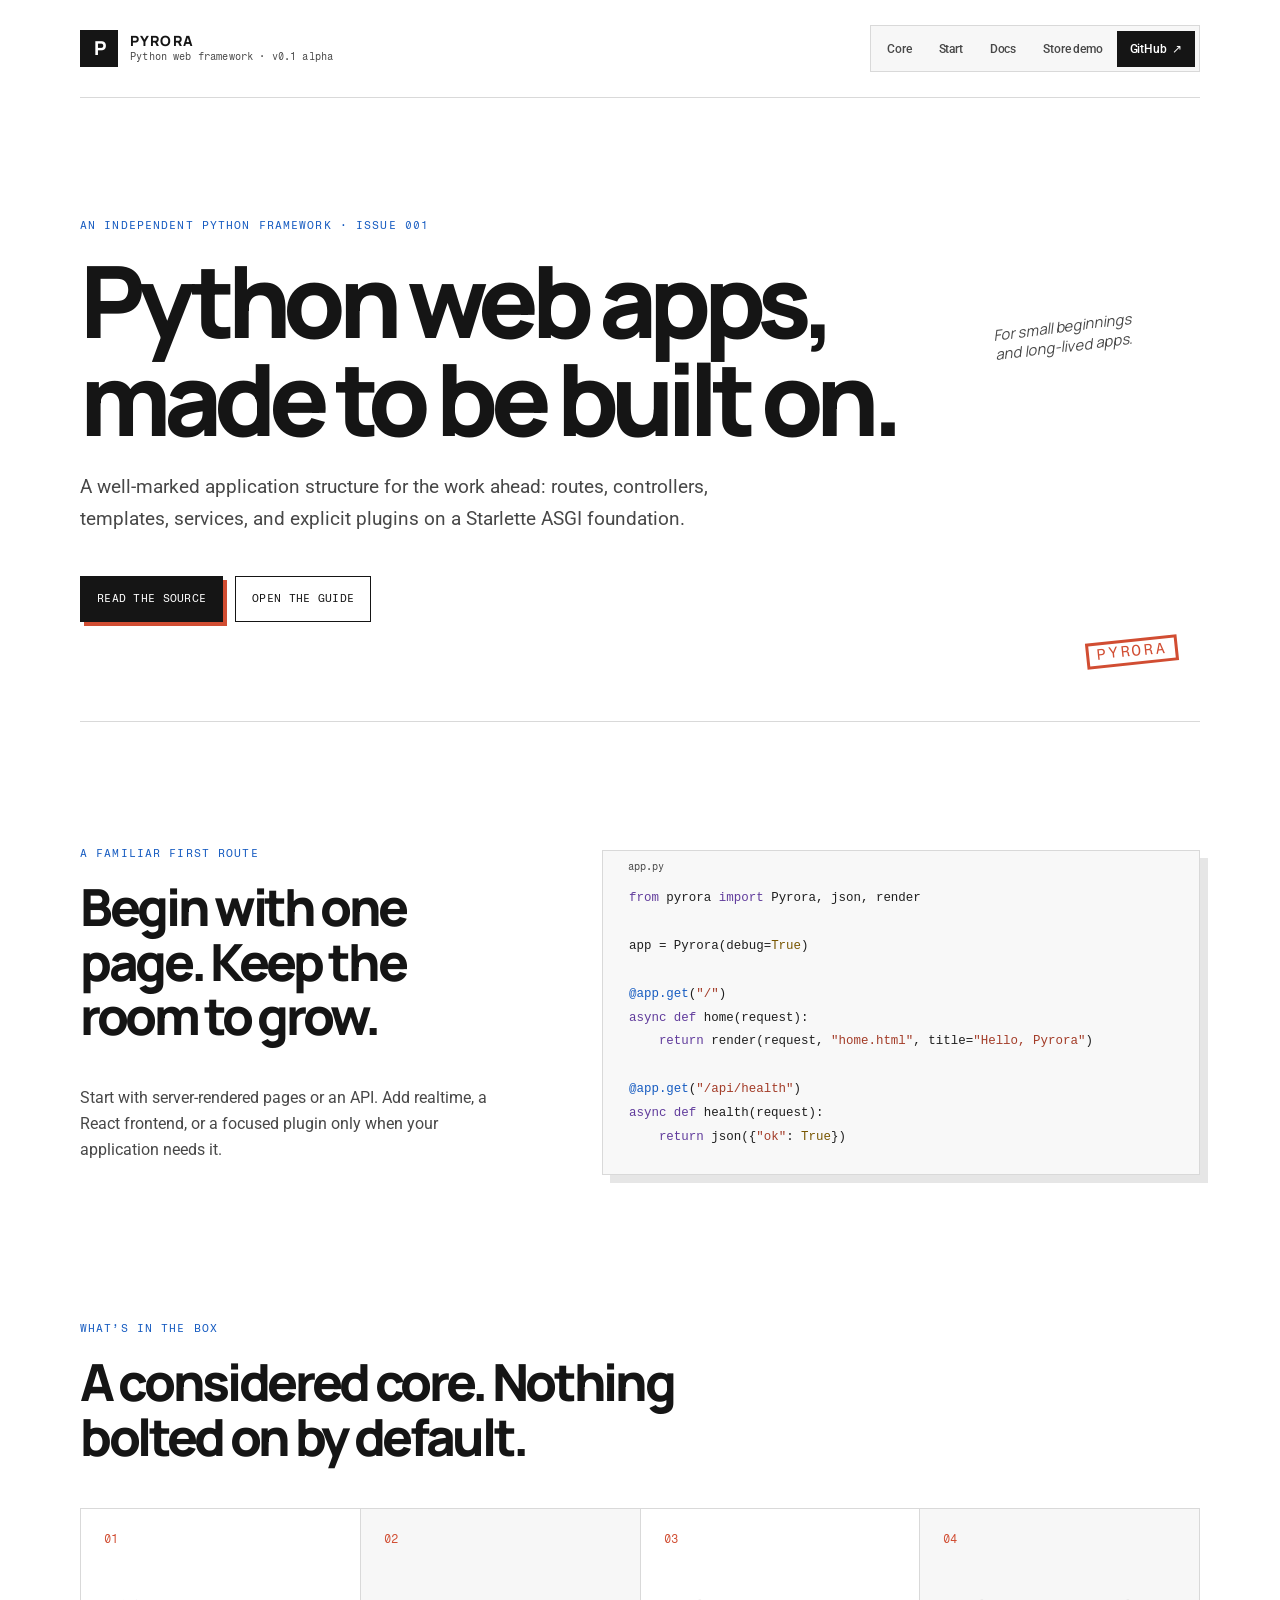
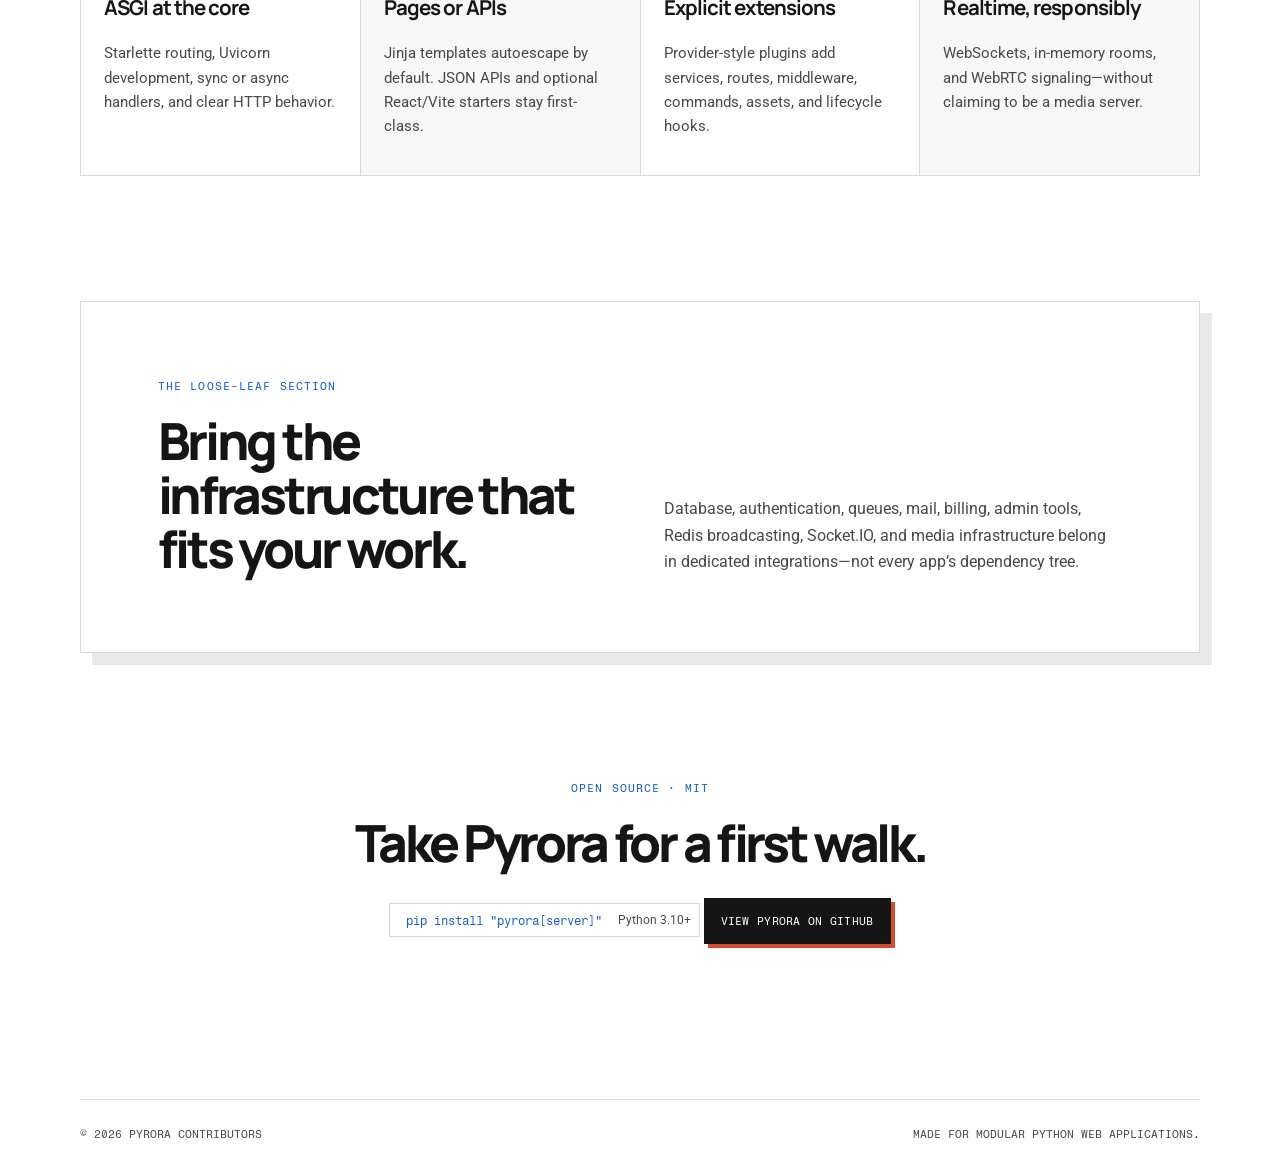
==== commit eb0809e6: "Revamp site and documentation headers" ====
--- a/site/index.html
+++ b/site/index.html
@@ -12,13 +12,16 @@
   </head>
   <body>
     <header class="site-header">
-      <a class="brand" href="#top" aria-label="Pyrora home"><span>PYRORA</span><small>Field notes / 0.1.0</small></a>
-      <nav aria-label="Primary navigation">
-        <a href="#features">01 / Core</a>
-        <a href="#quickstart">02 / Start</a>
+      <a class="brand" href="#top" aria-label="Pyrora home">
+        <span class="brand-mark" aria-hidden="true">P</span>
+        <span class="brand-copy"><strong>PYRORA</strong><small>Python web framework · v0.1 alpha</small></span>
+      </a>
+      <nav class="site-nav" aria-label="Primary navigation">
+        <a href="#features">Core</a>
+        <a href="#quickstart">Start</a>
         <a href="docs/">Docs</a>
         <a href="store/">Store demo</a>
-        <a href="https://github.com/phcodesage/pyrora">Source ↗</a>
+        <a class="nav-source" href="https://github.com/phcodesage/pyrora">GitHub <span aria-hidden="true">↗</span></a>
       </nav>
     </header>
 
--- a/site/styles.css
+++ b/site/styles.css
@@ -1,4 +1,4 @@
-@import url('https://fonts.googleapis.com/css2?family=Fragment+Mono:ital@0;1&family=Manrope:wght@400;500;600;700;800&display=swap');
+@import url('https://fonts.googleapis.com/css2?family=Fragment+Mono:ital@0;1&family=Manrope:wght@400;500;600;700;800&family=Roboto:wght@400;500&display=swap');
 
 :root {
   --paper: #ffffff;
@@ -9,6 +9,7 @@
   --rule: #d9d9d9;
   --rust: #d14d32;
   --moss: #175cc1;
+  --body-font: "Google Sans Text", "Google Sans", Roboto, Arial, sans-serif;
 }
 
 * { box-sizing: border-box; }
@@ -18,24 +19,29 @@
   margin: 0;
   color: var(--ink);
   background: var(--paper);
-  font: 400 1rem/1.65 Manrope, Arial, sans-serif;
+  font: 400 1rem/1.65 var(--body-font);
 }
 a { color: inherit; text-decoration: none; }
 
 .site-header, main, footer { width: min(1120px, calc(100% - 2.5rem)); margin: auto; }
 .site-header {
-  min-height: 5.4rem;
+  min-height: 6.15rem;
   display: flex;
   align-items: center;
   justify-content: space-between;
+  gap: 1.5rem;
   border-bottom: 1px solid var(--rule);
 }
-.brand { display: flex; align-items: baseline; gap: 0.7rem; font-family: "Fragment Mono", monospace; }
-.brand span { font-weight: 500; letter-spacing: 0.1em; }
-.brand small { color: var(--faded-ink); font-size: 0.67rem; letter-spacing: 0.03em; }
-nav { display: flex; gap: 1.45rem; font: 0.68rem/1 "Fragment Mono", monospace; text-transform: uppercase; }
-nav a { border-bottom: 1px solid transparent; padding: 0.3rem 0; }
-nav a:hover { border-color: var(--ink); }
+.brand { display: inline-flex; align-items: center; gap: 0.78rem; color: var(--ink); }
+.brand-mark { width: 2.35rem; height: 2.35rem; display: grid; place-items: center; flex: 0 0 auto; background: var(--ink); color: #fff; font: 800 1.2rem/1 Manrope, Arial, sans-serif; letter-spacing: -0.08em; }
+.brand-copy { display: grid; gap: 0.2rem; min-width: max-content; }
+.brand-copy strong { font: 800 0.88rem/1 Manrope, Arial, sans-serif; letter-spacing: 0.08em; }
+.brand-copy small { color: var(--faded-ink); font: 0.64rem/1.2 "Fragment Mono", monospace; letter-spacing: 0.015em; }
+.site-nav { display: flex; align-items: center; gap: 0.15rem; padding: 0.28rem; border: 1px solid var(--rule); background: #f7f7f7; }
+.site-nav a { min-height: 2.25rem; display: inline-flex; align-items: center; gap: 0.35rem; padding: 0.45rem 0.7rem; color: var(--faded-ink); border: 1px solid transparent; font: 500 0.75rem/1 var(--body-font); letter-spacing: -0.01em; white-space: nowrap; }
+.site-nav a:hover, .site-nav a.is-current { color: var(--ink); border-color: var(--rule); background: #fff; }
+.site-nav .nav-source { color: #fff; border-color: var(--ink); background: var(--ink); }
+.site-nav .nav-source:hover { border-color: var(--moss); background: var(--moss); }
 
 .hero {
   min-height: 39rem;
@@ -77,6 +83,7 @@
 pre { position: relative; margin: 0; overflow: auto; padding: 2.2rem 1.6rem 1.6rem; border: 1px solid var(--rule); border-radius: 0; background: #f8f8f8; color: #1f1f1f; box-shadow: 8px 8px 0 var(--paper-dark); font: 0.78rem/1.75 "Fragment Mono", monospace; }
 pre::before { content: "app.py"; position: absolute; top: 0.6rem; left: 1.55rem; color: var(--faded-ink); font: 0.62rem "Fragment Mono", monospace; }
 .muted { color: #613c9c; }.decorator { color: var(--moss); }.string { color: #a33c28; }.value { color: #785600; }
+.token-keyword { color: #075da8; }.token-string { color: #a43f2b; }.token-decorator { color: #74449d; }.token-constant, .token-number { color: #7a5900; }.token-comment { color: #627061; font-style: italic; }.token-command { color: #075da8; font-weight: 500; }.token-flag { color: #74449d; }.token-package { color: #a43f2b; }
 
 .features { padding: 1.1rem 0 7.8rem; }
 .section-heading { max-width: 42rem; margin-bottom: 2.8rem; }
@@ -96,14 +103,14 @@
 
 @media (max-width: 760px) {
   .site-header, main, footer { width: min(100% - 1.5rem, 1120px); }
-  nav { gap: 0.75rem; font-size: 0.61rem; }.brand small { display: none; }
+  .site-header { min-height: 0; padding: 0.9rem 0; gap: 0.8rem; }.brand-copy small { display: none; }.site-nav { gap: 0; }.site-nav a { min-height: 2.1rem; padding: 0.4rem 0.48rem; font-size: 0.71rem; }
   .hero { min-height: 34rem; padding-top: 4rem; }.hero::after { right: 0; bottom: 10%; }.margin-note { display: none; }
   .quickstart, .ecosystem { grid-template-columns: 1fr; padding: 5rem 0; }.ecosystem { padding: 2rem; }
   .feature-grid { grid-template-columns: 1fr 1fr; }.number { margin-bottom: 2.2rem; }
   .install { padding: 5rem 0; } footer { flex-direction: column; }
 }
 @media (max-width: 450px) {
-  .site-header { min-height: 4.5rem; }.site-header nav a:first-child { display: none; }
+  .site-header { display: grid; grid-template-columns: 1fr; }.site-nav { width: 100%; overflow-x: auto; flex-wrap: nowrap; }.site-nav a { flex: 0 0 auto; }
   .actions { flex-direction: column; align-items: stretch; }.feature-grid { grid-template-columns: 1fr; }
   .install-command { flex-direction: column; gap: 0.35rem; padding: 0.7rem; }.install-command span { font-size: 0.75rem; }
 }
@@ -113,6 +120,8 @@
 .docs-intro h1 { font-size: clamp(3rem, 7vw, 5.7rem); }
 .docs-intro > p:not(.eyebrow) { max-width: 43rem; color: var(--faded-ink); font-size: 1.1rem; }
 .docs-note { margin-top: 1.6rem; padding-left: 1rem; border-left: 3px solid var(--rust); font-size: 0.94rem !important; }
+.docs-store-link { margin-top: 0.85rem; border-left-color: var(--moss); }
+.docs-store-link a { color: #075da8; text-decoration: underline; text-decoration-thickness: 1px; text-underline-offset: 0.18rem; }
 .docs-shell { display: grid; grid-template-columns: 13.5rem minmax(0, 1fr); gap: clamp(2rem, 7vw, 7rem); padding-top: 3.5rem; }
 .docs-nav { position: sticky; top: 1.5rem; align-self: start; display: grid; gap: 0.35rem; padding: 0.9rem 0; border-top: 1px solid var(--rule); border-bottom: 1px solid var(--rule); font-size: 0.82rem; }
 .docs-nav p { margin-bottom: 0.45rem; color: var(--rust); font: 0.66rem "Fragment Mono", monospace; letter-spacing: 0.1em; text-transform: uppercase; }
